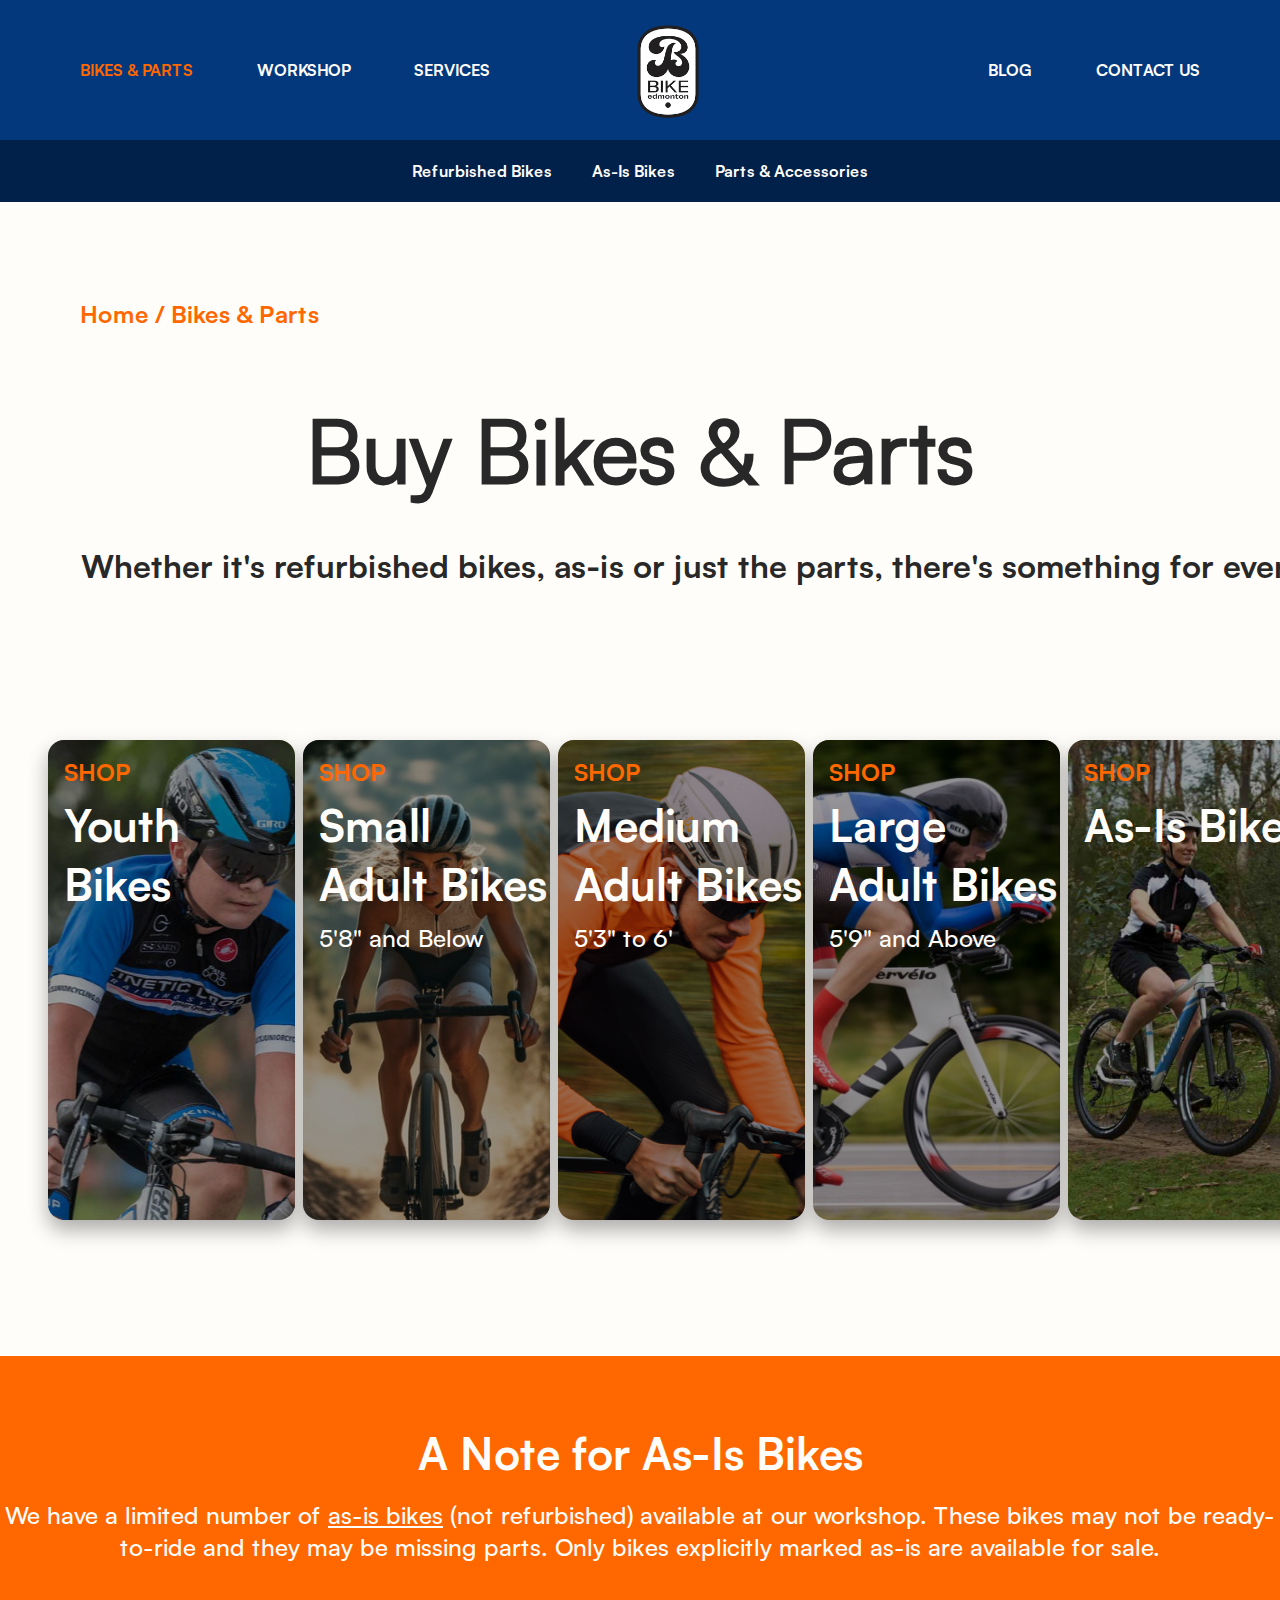
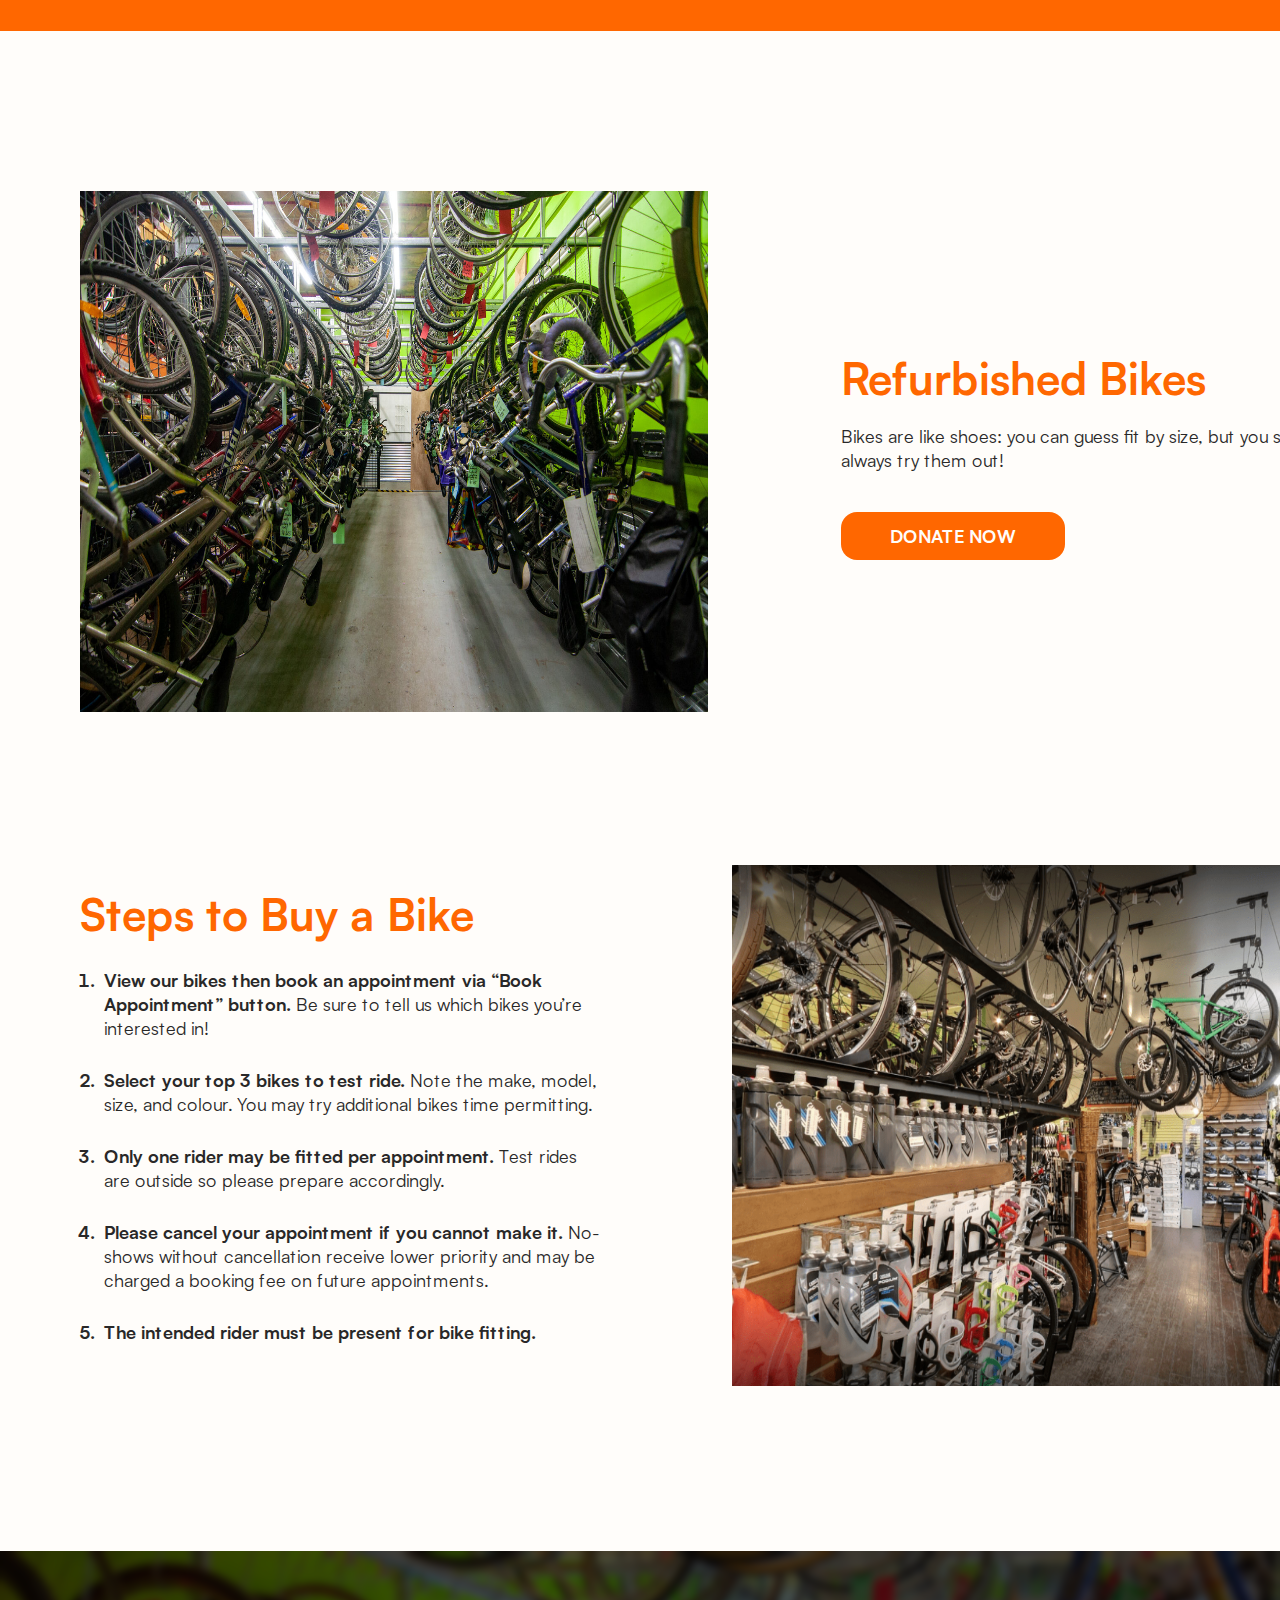
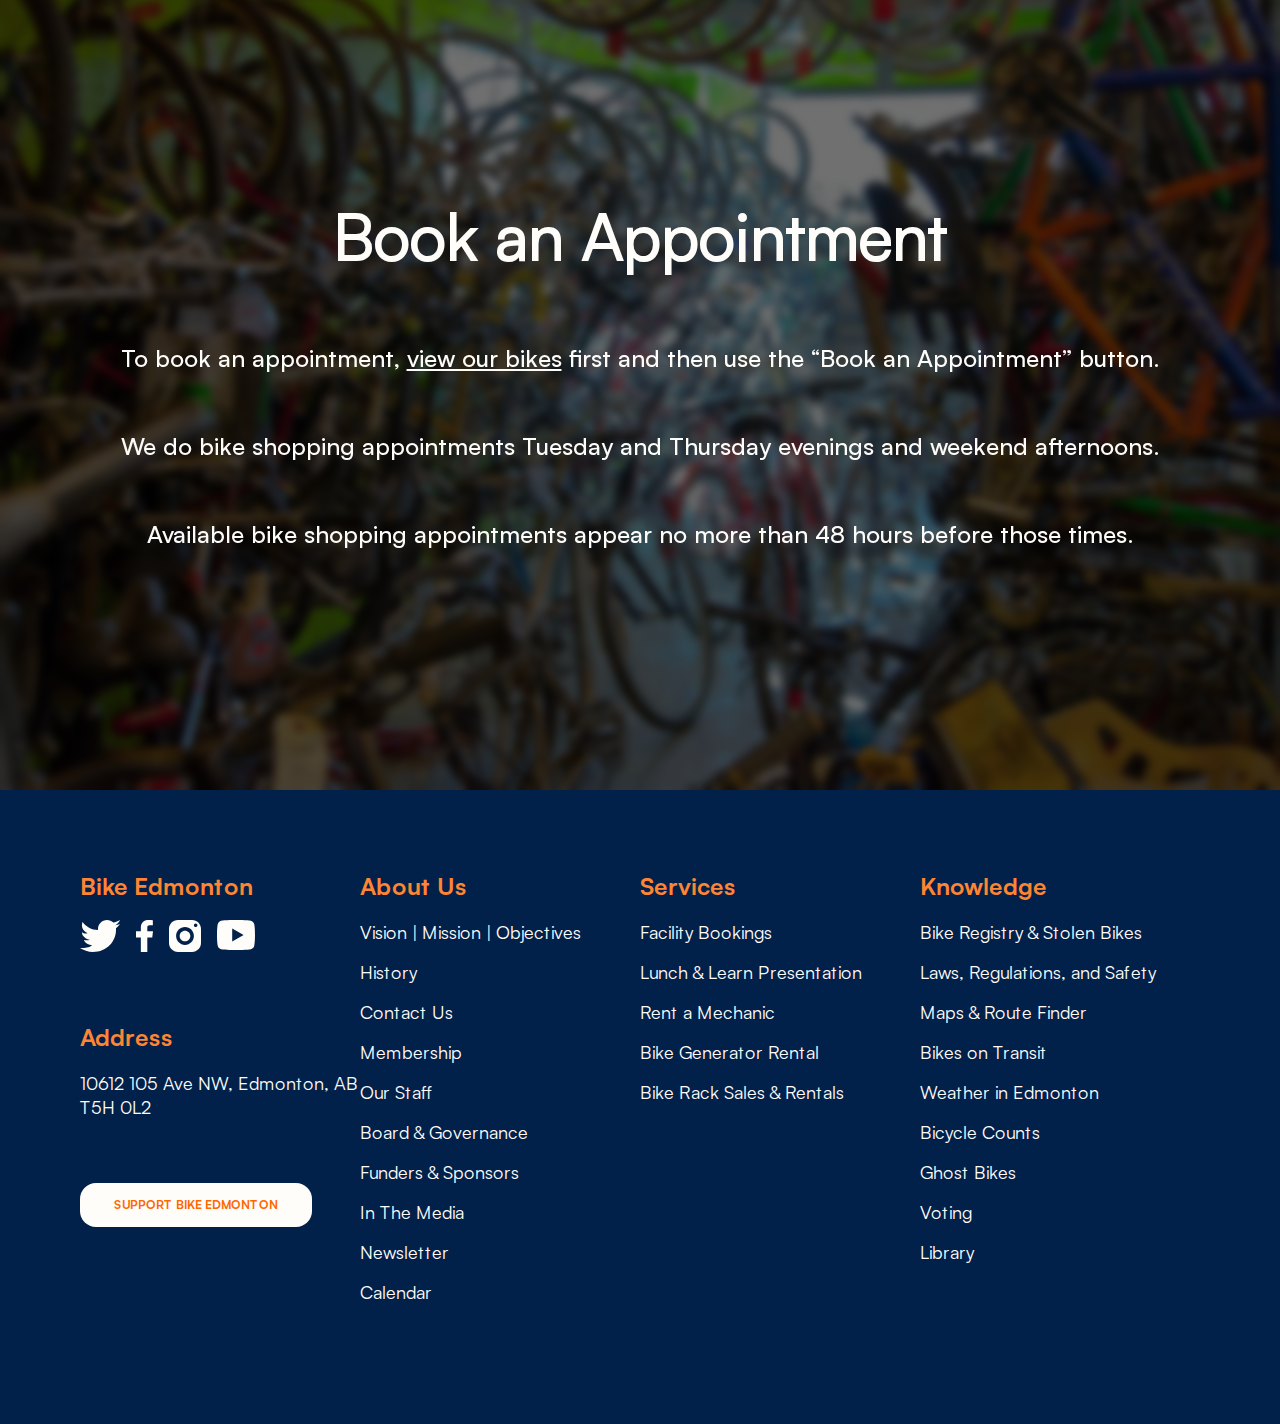
==== bikes&parts.html @ a1a89ce2 "Implemented and completed General Info section for Workshop page. Completed all desktop versions" ====
<!DOCTYPE html>
<html lang="en">
<head>
    <meta charset="UTF-8">
    <meta name="viewport" content="width=device-width, initial-scale=1.0">
    <link rel="stylesheet" href="styles/normalize.css">
    <link rel="stylesheet" href="styles/bikes&parts.css">
    <link rel="preconnect" href="https://fonts.googleapis.com">
    <link rel="preconnect" href="https://fonts.gstatic.com" crossorigin>
    <link href="https://fonts.googleapis.com/css2?family=Open+Sans:ital,wght@0,300..800;1,300..800&display=swap" rel="stylesheet">
    <title>Bike Edmonton | Bikes & Parts</title>
</head>
<body>
    <!-- Navigation Bar -->
    <header id="header" class="padding-default">
        <!-- Desktop Nav -->
        <nav id="top-nav" class="hidden-on-mobile color-bg-primary">
            <ul id="top-left-nav" class="flex-row align-center gap-64 color-text-accent-01">
                <li class="all-caps color-text-secondary"><a href="bikes&parts.html" id="nav-label-bikes&parts">Bikes & Parts</a></li>
                <li class="all-caps"><a href="workshop.html" id="nav-label-workshop">Workshop</a></li>
                <li class="all-caps"><a href="services.html" id="nav-label-services">Services</a></li>
            </ul>
            <div id="bike-edmonton-logo" class="flex-row-center hidden-on-mobile padding-16">
                <a href="index.html"><img src="images/Bike-edmonton-logo.png" alt="Bike Edmonton Logo"></a>
            </div>
            <ul id="top-right-nav" class="flex-row align-center gap-64 justify-content-right color-text-accent-01">
                <li class="all-caps"><a href="#" id="nav-label-blog">Blog</a></li>
                <li class="all-caps"><a href="#" id="nav-label-contact">Contact Us</a></li>
            </ul>
        </nav>
        <!-- Mobile Navigation -->
    </header>
    <!-- Page Navigation -->
    <div>
        <ul id="page-nav" class="flex-row justify-content-center gap-40 color-text-accent-01 color-bg-primary-alt">
            <li><a href="#">Refurbished Bikes</a></li>
            <li><a href="#">As-Is Bikes</a></li>
            <li><a href="#">Parts & Accessories</a></li>
        </ul>
    </div>
    <!-- Breadcrumbs -->
    <section class="hidden-on-mobile">
        <p id="page-breadcrumbs" class="padding-default color-text-secondary"><a href="index.html">Home</a> / <a href="#">Bikes & Parts</a></p>
    </section>
    <!-- Page Title & Subtitle -->
    <section class="padding-default">
        <!-- Desktop Version -->
        <div id="page-title-subtitle" class="hidden-on-mobile text-align-center">
            <h1 id="page-title">Buy Bikes & Parts</h1>
            <em id="page-subtitle">Whether it's refurbished bikes, as-is or just the parts, there's something for everyone</em>
        </div>
        <!-- Mobile Version -->
        <div class="hidden-on-desktop text-align-center">
            <h1 id="page-title">Buy Bikes & Parts</h1>
            <em id="page-subtitle">Whether it's refurbished bikes, as-is or just the parts, there's something for everyone</em>
        </div>
    </section>
    <!-- Bike Shop Pages -->
    <section>
        <!-- Desktop Version -->
        <div id="shop-card-row" class="hidden-on-mobile flex-row gap-8">
            <div id="shop-card-01" class="flex-1">
                <div class="overlay-black">
                    <a href="#" id="shop-card-01-info" class="text-decor-none flex-col justify-content-center gap-8">
                        <p class="img-cap all-caps color-text-secondary">Shop</p>
                        <h2 id="h2alt" class="color-text-accent-01">Youth Bikes</h2>
                    </a>
                </div>
            </div>
            <div id="shop-card-02" class="flex-1">
                <div class="overlay-black">
                    <a href="#" id="shop-card-02-info" class="text-decor-none flex-col justify-content-center gap-8">
                        <p class="img-cap all-caps color-text-secondary">Shop</p>
                        <h2 id="h2alt" class="color-text-accent-01">Small Adult Bikes</h2>
                        <p class="body-lg color-text-accent-01">5'8" and Below</p>
                    </a>
                </div>
            </div>
            <div id="shop-card-03" class="flex-1">
                <div class="overlay-black">
                    <a href="#" id="shop-card-03-info" class="text-decor-none flex-col justify-content-center gap-8">
                        <p class="img-cap all-caps color-text-secondary">Shop</p>
                        <h2 id="h2alt" class="color-text-accent-01">Medium Adult Bikes</h2>
                        <p class="body-lg color-text-accent-01">5'3" to 6'</p>
                    </a>
                </div>
            </div>
            <div id="shop-card-04" class="flex-1">
                <div class="overlay-black"> 
                    <a href="#" id="shop-card-04-info" class="text-decor-none flex-col justify-content-center gap-8">
                        <p class="img-cap all-caps color-text-secondary">Shop</p>
                        <h2 id="h2alt" class="color-text-accent-01">Large Adult Bikes</h2>
                        <p class="body-lg color-text-accent-01">5'9" and Above</p>
                    </a>
                </div>
            </div>
            <div id="shop-card-05" class="flex-1">
                <div class="overlay-black">
                    <a href="#" id="shop-card-05-info" class="text-decor-none flex-col justify-content-center gap-8">
                        <p class="img-cap all-caps color-text-secondary">Shop</p>
                        <h2 id="h2alt" class="color-text-accent-01">As-Is Bikes</h2>
                    </a>
                </div>
            </div>
        </div>
        <!-- Mobile Version -->

    </section>
    <!-- A note for As-Is Bikes -->
    <section>
        <!-- Desktop Version -->
        <div id="as-is" class="hidden-on-mobile padding-default color-bg-secondary color-text-accent-01">
            <div id="as-is-info" class=" flex-col gap-16 align-center">
                <h2 id="as-is-h2" class="h2alt">A Note for As-Is Bikes</h2>
                <p id="as-is-p1" class="margin-zero body-lg">
                    We have a limited number of <u>as-is bikes</u> (not refurbished) available at our workshop. 
                    These bikes may not be ready-to-ride and they may be missing parts. Only bikes explicitly marked as-is are available for sale.
                </p>
            </div>
        </div>
        <!-- Mobile Version -->
    </section>
    <!-- Refurbished Bikes & Steps to Buy a Bike -->
    <section>
        <!-- Desktop Version -->
        <div id="refurb-and-steps" class="hidden-on-mobile flex-col gap-148">
            <!-- Refurbished Bikes -->
            <div id="refurb-bikes" class="flex-1 flex-row-center">
                <a href="#">
                    <img src="images/DSC_2869+-+filled+bike+hanger.jpg" alt="Refurbished Bikes" id="refurb-img">
                </a>
                <div id="refurb-info">
                    <h2 id="h2alt" class="color-text-secondary">Refurbished Bikes</h2>
                    <p>Bikes are like shoes: you can guess fit by size, but you should always try them out!</p>
                    <button id="btn-read-more" class="btn-filled all-caps"><b>Donate Now</b></button>
                </div>
            </div>
            <!-- Steps to Buy a Bike -->
            <div id="steps-to-buy-bikes" class="flex-1 flex-row-center">
                <div id="steps-to-buy-info">
                    <h2 id="h2alt" class="color-text-secondary text-decor-none">Steps to Buy a Bike</h2>
                    <ol>
                        <li>
                            <p><b>View our bikes then book an appointment via “Book Appointment” button.</b> Be sure to tell us which bikes you’re interested in!</p>
                        </li>
                        <li>
                            <p><b>Select your top 3 bikes to test ride. </b>Note the make, model, size, and colour. You may try additional bikes time permitting.</p>
                        </li>
                        <li>
                            <p><b>Only one rider may be fitted per appointment. </b>Test rides are outside so please prepare accordingly.</p>
                        </li>
                        <li>
                            <p><b>Please cancel your appointment if you cannot make it. </b>No-shows without cancellation receive lower priority and may be charged a booking fee on future appointments.</p>
                        </li>
                        <li>
                            <p><b>The intended rider must be present for bike fitting.</b></p>
                        </li>
                    </ol>
                </div>
                <a href="#">
                    <img src="images/image.jpg" alt="Refurbished Bikes" id="steps-to-buy-img">
                </a>
            </div>
        </div>
        <!-- Mobile Version -->

    </section>
    <!-- Book an Appointment -->
    <section>
        <!-- Desktop version -->
        <div id="book-appointment" class="hidden-on-mobile">
            <div class="blur-filter">
                <div id="book-appointment-info" class="margin-default color-text-accent-01">
                    <h2>Book an Appointment</h2>
                    <p id="book-appointment-p1" class="body-lg">To book an appointment, <a href="#" class="text-decor-none"><u>view our bikes</u></a> first and then use the “Book an Appointment” button.</p>
                    <p id="book-appointment-p2" class="body-lg">We do bike shopping appointments Tuesday and Thursday evenings and weekend afternoons.</p>
                    <p id="book-appointment-p3" class="body-lg">Available bike shopping appointments appear no more than 48 hours before those times.</p>
                </div>
            </div>
        </div>
        <!-- Mobile Version -->
         
    </section>
    <!-- Footer -->
    <!-- Desktop Version -->    
    <footer id="footer" class="padding-default hidden-on-mobile">    
        <div id="footer-row" class="flex-row space-between-row">
            <div id="footer-col1" class="flex-col gap-64">
                <div>
                    <p class="footer-list-header-col1 body-lg-bold">Bike Edmonton</p>
                    <!-- Social Media Icons -->
                    <div class="flex-row gap-16">
                        <!-- Twitter/X -->
                        <a href="#">
                            <svg role="img" width="40" height="32" viewBox="0 0 40 32" fill="none" xmlns="http://www.w3.org/2000/svg">
                                <title>Twitter/X Icon Link</title>
                                <path d="M40 0C38.44 0.925942 35.31 2.18786 33.47 2.55184C33.416 2.56584 33.372 2.58384 33.32 2.59784C31.694 0.993937 29.466 0 27 0C22.03 0 18 4.02975 18 8.99944C18 9.26142 17.978 9.74339 18 9.99937C11.294 9.99937 6.19 6.48759 2.53 1.99988C2.132 2.99981 1.958 4.57971 1.958 6.06362C1.958 8.86545 4.148 11.6173 7.558 13.3232C6.93 13.4852 6.238 13.6012 5.518 13.6012C4.356 13.6012 3.126 13.2952 2 12.3672C2 12.4012 2 12.4332 2 12.4692C2 16.385 6.156 19.0508 9.852 19.7928C9.102 20.2347 7.59 20.2787 6.852 20.2787C6.332 20.2787 4.492 20.0407 4 19.9488C5.028 23.1586 8.736 24.9624 12.27 25.0264C9.506 27.1943 7.588 27.9983 1.928 27.9983H0C3.576 30.2901 8.13 32 12.694 32C27.554 32 36 20.6747 36 9.99937C36 9.82738 35.996 9.46741 35.99 9.10543C35.99 9.06943 36 9.03543 36 8.99944C36 8.94544 35.984 8.89344 35.984 8.83945C35.978 8.56746 35.972 8.31348 35.966 8.18149C37.546 7.04156 38.916 5.61965 40 3.99975C38.55 4.64371 36.994 5.07568 35.36 5.27167C37.028 4.27173 39.398 1.88788 40 0Z" fill="#FFFDFA"/>
                                </svg>
                        </a>
                        <!-- FB -->
                        <a href="#">
                            <svg role="img" width="17" height="32" viewBox="0 0 17 32" fill="none" xmlns="http://www.w3.org/2000/svg">
                                <title>Facebook Icon Link</title>
                                <path d="M17 11.2001H11.3064V8.00008C11.3064 6.34888 11.4421 5.30888 13.831 5.30888H16.8482V0.220899C15.38 0.0704998 13.9037 -0.00309999 12.4257 9.99997e-05C8.0437 9.99997e-05 4.84561 2.65129 4.84561 7.51848V11.2001H0V17.6L4.84561 17.5984V32H11.3064V17.5952L16.2586 17.5936L17 11.2001Z" fill="#FFFDFA"/>
                                </svg> 
                        </a>
                        <!-- Instagram -->
                        <a href="#">
                            <svg role="img" width="32" height="32" viewBox="0 0 32 32" fill="none" xmlns="http://www.w3.org/2000/svg">
                                <title>Instagram Icon Link</title>
                                <path d="M8.88889 0C3.98044 0 0 3.98044 0 8.88889V23.1111C0 28.0196 3.98044 32 8.88889 32H23.1111C28.0196 32 32 28.0196 32 23.1111V8.88889C32 3.98044 28.0196 0 23.1111 0H8.88889ZM26.6667 3.55556C27.648 3.55556 28.4444 4.352 28.4444 5.33333C28.4444 6.31467 27.648 7.11111 26.6667 7.11111C25.6853 7.11111 24.8889 6.31467 24.8889 5.33333C24.8889 4.352 25.6853 3.55556 26.6667 3.55556ZM16 7.11111C20.9084 7.11111 24.8889 11.0916 24.8889 16C24.8889 20.9084 20.9084 24.8889 16 24.8889C11.0916 24.8889 7.11111 20.9084 7.11111 16C7.11111 11.0916 11.0916 7.11111 16 7.11111ZM16 10.6667C14.5855 10.6667 13.229 11.2286 12.2288 12.2288C11.2286 13.229 10.6667 14.5855 10.6667 16C10.6667 17.4145 11.2286 18.771 12.2288 19.7712C13.229 20.7714 14.5855 21.3333 16 21.3333C17.4145 21.3333 18.771 20.7714 19.7712 19.7712C20.7714 18.771 21.3333 17.4145 21.3333 16C21.3333 14.5855 20.7714 13.229 19.7712 12.2288C18.771 11.2286 17.4145 10.6667 16 10.6667Z" fill="#FFFDFA"/>
                                </svg>                            
                        </a>
                        <!-- YouTube -->
                        <a href="#">
                            <svg role="img" width="38" height="30" viewBox="0 0 38 30" fill="none" xmlns="http://www.w3.org/2000/svg">
                                <title>YouTube Icon Link</title>
                                <path d="M37.2058 4.09875C36.7688 2.48625 35.4806 1.215 33.8466 0.78375C30.8826 3.91155e-07 19 0 19 0C19 0 7.1174 3.91155e-07 4.1534 0.78375C2.5194 1.215 1.2312 2.48625 0.7942 4.09875C-5.66244e-08 7.02375 0 15 0 15C0 15 -5.66244e-08 22.9762 0.7942 25.9012C1.2312 27.5137 2.5194 28.785 4.1534 29.2163C7.1174 30 19 30 19 30C19 30 30.8826 30 33.8466 29.2163C35.4825 28.785 36.7688 27.5137 37.2058 25.9012C38 22.9762 38 15 38 15C38 15 38 7.02375 37.2058 4.09875ZM15.2 21.495V8.505L26.6 15L15.2 21.495Z" fill="#FFFDFA"/>
                                </svg>
                        </a>
                    </div>
                </div>
                <div>
                    <p class="footer-list-header-col1 body-lg-bold">Address</p>
                    <p class="color-text-accent-01">10612 105 Ave NW, Edmonton, AB T5H 0L2</p>
                </div>
                <div><button id="btn-alt" class="all-caps">Support Bike Edmonton</button></div>
            </div>
            <ul class="flex-col gap-16">
                <li class="footer-list-header body-lg-bold"><a href="#" class="text-decor-none">About Us</a></li>
                <li><a href="#" class="text-decor-none">Vision | Mission | Objectives</a></li>
                <li><a href="#" class="text-decor-none">History</a></li>
                <li><a href="#" class="text-decor-none">Contact Us</a></li>
                <li><a href="#" class="text-decor-none">Membership</a></li>
                <li><a href="#" class="text-decor-none">Our Staff</a></li>
                <li><a href="#" class="text-decor-none">Board & Governance</a></li>
                <li><a href="#" class="text-decor-none">Funders & Sponsors</a></li>
                <li><a href="#" class="text-decor-none">In The Media</a></li>
                <li><a href="#" class="text-decor-none">Newsletter</a></li>
                <li><a href="#" class="text-decor-none">Calendar</a></li>
            </ul>
            <ul class="flex-col gap-16">
                <li class="footer-list-header body-lg-bold"><a href="#" class="text-decor-none">Services</a></li>
                <li><a href="#" class="text-decor-none">Facility Bookings</a></li>
                <li><a href="#" class="text-decor-none">Lunch & Learn Presentation</a></li>
                <li><a href="#" class="text-decor-none">Rent a Mechanic</a></li>
                <li><a href="#" class="text-decor-none">Bike Generator Rental</a></li>
                <li><a href="#" class="text-decor-none">Bike Rack Sales & Rentals</a></li>
            </ul>
            <ul class="flex-col gap-16">
                <li class="footer-list-header body-lg-bold"><a href="#" class="text-decor-none">Knowledge</a></li>
                <li><a href="#" class="text-decor-none">Bike Registry & Stolen Bikes</a></li>
                <li><a href="#" class="text-decor-none">Laws, Regulations, and Safety</a></li>
                <li><a href="#" class="text-decor-none">Maps & Route Finder</a></li>
                <li><a href="#" class="text-decor-none">Bikes on Transit</a></li>
                <li><a href="#" class="text-decor-none">Weather in Edmonton</a></li>
                <li><a href="#" class="text-decor-none">Bicycle Counts</a></li>
                <li><a href="#" class="text-decor-none">Ghost Bikes</a></li>
                <li><a href="#" class="text-decor-none">Voting</a></li>
                <li><a href="#" class="text-decor-none">Library</a></li>
            </ul>
        </div>
    </footer>
    <!-- Mobile Version -->
    <footer class="hidden-on-desktop">

    </footer>
</body>
</html>
---- styles/bikes&parts.css ----
/* Imported Custom Font */
/* Satoshi Regular */
@font-face {
    font-family: 'Satoshi-Regular';
    src: url('../fonts/Satoshi-Regular.woff2') format('woff2'),
         url('../fonts/Satoshi-Regular.woff') format('woff'),
         url('../fonts/Satoshi-Regular.ttf') format('truetype');
         font-weight: 400;
         font-display: swap;
         font-style: normal;
}

/* Satoshi Medium */
@font-face {
    font-family: 'Satoshi-Medium';
    src: url('../fonts/Satoshi-Medium.woff2') format('woff2'),
         url('../fonts/Satoshi-Medium.woff') format('woff'),
         url('../fonts/Satoshi-Medium.ttf') format('truetype');
         font-weight: 500;
         font-display: swap;
         font-style: normal;
}

/* Satoshi Italic */
@font-face {
    font-family: 'Satoshi-Italic';
    src: url('../fonts/Satoshi-Italic.woff2') format('woff2'),
         url('../fonts/Satoshi-Italic.woff') format('woff'),
         url('../fonts/Satoshi-Italic.ttf') format('truetype');
         font-weight: 400;
         font-display: swap;
         font-style: italic;
}

/* Satoshi Bold */
@font-face {
    font-family: 'Satoshi-Bold';
    src: url('../fonts/Satoshi-Bold.woff2') format('woff2'),
         url('../fonts/Satoshi-Bold.woff') format('woff'),
         url('../fonts/Satoshi-Bold.ttf') format('truetype');
         font-weight: 700;
         font-display: swap;
         font-style: normal;
}

/* GLOBAL STYLES */

.all-caps {
    text-transform: uppercase;
}

.text-decor-none { 
    text-decoration: none;
    color: inherit;
}

body {
    width: 100%;
    font-size: 16px;
    background-color: #FFFDFA;
    color: #292828;
    font-family: "Satoshi-Regular", "Open Sans", Arial, Helvetica, sans-serif;
}

button a, ul a {
    text-decoration: none;
    color: inherit;
}

ul, p, h1, h2, h3 {
    padding: 0;
    margin: 0;
}

ol {
    margin: 0;
    padding-left: 20px;
}

ol li {
    padding-left: 4px;
    margin: 28px 0;
}

ol li:first-child {
    margin-top: 24px;
}

li::marker {
    font-family: "Satoshi-Bold", "Open Sans", Arial, Helvetica, sans-serif;
}

p {
    white-space: normal;
}

button {
    cursor: pointer;
}

button.btn-filled {
    width: 224px;
    height: 48px;
    padding: 16px 20px;
    margin-top: 44px;
    border-style: none;
    border-radius: 16px;
    color: #FFFDFA;
    background-color: #FF6700;
    display: flex;
    flex-direction: column;
    justify-content: center;
    align-items: center;
}

/* Color Palette */
.color-text-primary { color: #03387C; }
.color-text-primary-alt { color: #02214A; }
.color-text-secondary { color: #FF6700; }
.color-text-secondary-light { color: #FF8533; }
.color-text-secondary-accent { color: #8F5833; }
.color-text-accent-01 { color: #FFFDFA; }
.color-text-accent-02 { color: #292828; }

.color-bg-primary { background-color: #03387C; }
.color-bg-primary-alt { background-color: #02214A; }
.color-bg-secondary { background-color: #FF6700; }
.color-bg-secondary-light { background-color: #FF8533; }
.color-bg-secondary-accent { background-color: #8F5833; }
.color-bg-accent-01 { background-color: #FFFDFA; }
.color-bg-accent-02 { background-color: #292828; }

/* Layout*/

.margin-default { margin: 0 80px; }
.margin-zero { margin: 0; }

.padding-default { padding: 0 80px; }
.padding-zero { padding: 0; }
.padding-80 { padding: 80px 0; }
.padding-80-all { padding: 80px; }
.padding-40 { padding: 40px 0; }
.padding-24 { padding: 24px 0px; }
.padding-24-all { padding: 24px; }
.padding-8 { padding: 8px 0; }
.padding-16 { padding: 16px 0; }
.padding-48-24 { padding: 48px 24px; }
.padding-48-all { padding: 48px; }
.padding-bottom { padding-bottom: 144px; }

.sect-dark { background-color: #242424; }
.background-white { background-color: white; }

/* Flexbox */

.flex-row {
    display: flex;
    flex-direction: row; /* default value already */
}

.flex-col {
    display: flex;
    flex-direction: column;
}

.flex-row-center {
    display: flex;
    flex-direction: row;
    justify-content: space-between;
    align-items: center;
}

.space-around-row {
    display: flex;
    justify-content: space-around;
}

.space-between-row {
    display: flex;
    justify-content: space-between;
}

.space-between-col {
    display: flex;
    flex-direction: column;
    justify-content: space-between;
}

.justify-content-right { justify-content: right; }
.justify-content-center { justify-content: center; }

.align-center {
    display: flex;
    align-items: center;
}

.text-align-center { text-align: center; }
.text-align-left { text-align: left; }

.flex-1 { flex: 1; }
.flex-2 { flex: 2; }
.flex-3 { flex: 3; }
.flex-4 { flex: 4; }
.flex-5 { flex: 5; }
.flex-6 { flex: 6; }
.flex-7 { flex: 7; }
.flex-8 { flex: 8; }

.gap-8 { gap: 8px; }
.gap-12 { gap: 12px; }
.gap-16 { gap: 16px; }
.gap-24 { gap: 24px; }
.gap-32 { gap: 32px; }
.gap-40 { gap: 40px; }
.gap-44 { gap: 44px; }
.gap-48 { gap: 48px; }
.gap-56 { gap: 56px; }
.gap-64 { gap: 64px; }
.gap-104 { gap: 104px; }
.gap-128 { gap: 128px; }
.gap-148 { gap: 148px; }

/* Grid */

#top-nav {
    display: grid;
    grid-template-columns: repeat(3, 1fr);
    white-space: nowrap;
}

/* Smartphone */
@media screen and (max-width: 480px) {
    /* hides content on mobile verison */
    .hidden-on-mobile { display: none; }
}

/* Laptop & Desktop */
@media screen and (min-width: 769px) {
    /* Font Size */
    h1 { font-size: 88px; line-height: normal; }
    h2 { font-size: 64px; line-height: normal; }
    h2.h2alt, h2#h2alt { font: 44px/normal "Satoshi-Bold", "Open Sans", Helvetica, sans-serif; }
    h3 { font-size: 32px; line-height: normal; }
    body, b, p, ul, li { font-size: 18px; line-height: normal; }
    li.nav-item { font-size: 16px; line-height: normal; }
    .body-lg { font: 24px/normal "Satoshi-Medium", "Open Sans", Helvetica, sans-serif; }
    .body-lg-bold { font: 24px/normal "Satoshi-Bold", "Open Sans", Helvetica, sans-serif; }
    button { font-size: 20px; line-height: normal; }
    button a b { font-size: 20px; line-height: normal; }
    em { font: 32px/normal "Satoshi-Bold", "Open Sans", Helvetica, sans-serif; }
    .img-cap { font: 24px/normal "Satoshi-Bold", "Open Sans", Helvetica, sans-serif; }
    b { font: 18px/normal "Satoshi-Bold", "Open Sans", Helvetica, sans-serif; }

    /* hides content on desktop verison */
    .hidden-on-desktop { display: none; }

    /* Header */

    header {
        background-color: #03387C;
        height: 140px;
    }

    #top-nav li {
        display: inline;
        list-style-type: none;
        font: 16px "Satoshi-Bold", "Open Sans", Helvetica, sans-serif;
    }
    
    nav, #top-left-nav, #top-right-nav {
        height: 140px;
    }

    #bike-edmonton-logo {
        position: relative;
        z-index: 2;
        margin: auto;
    }

    #bike-edmonton-logo img {
        width: 80px;
    }

    /* Page Navigation */

    #page-nav {
        padding: 20px 0;
    }
    
    #page-nav li {
        display: inline;
        list-style-type: none;
        font: 16px "Satoshi-Bold", "Open Sans", Helvetica, sans-serif;
    }

    /* Page Breadcrumbs */

    #page-breadcrumbs {
        padding-top: 96px;
        padding-bottom: 60px;
        font: 24px "Satoshi-Bold", "Open Sans", Helvetica, sans-serif;
    }

    #page-breadcrumbs a {
        color: inherit;
        text-decoration: none;
    }

    /* Page Title & Subtitle */

    #page-title-subtitle {
        margin-bottom: 152px;
    }

    #page-subtitle {
        display: inline-block;
        width: 1280px;
        padding-top: 36px;
    }

    /* Bike Shop Pages */
    
    #shop-card-row {
        height: 480px;
        padding: 0 48px;
        margin-bottom: 136px;
        /* width: 1347px;
        margin: 0 auto 136px; */
    }

    #shop-card-01, #shop-card-02, #shop-card-03, #shop-card-04, #shop-card-05 { 
        border-radius: 16px;
        box-shadow: 0px 10px 20px rgba(0,0,0,0.32);
    }
    
    #shop-card-01 { 
        background: url(../images/image\ 9.jpg) center / cover no-repeat;
    }
    
    #shop-card-02 {
        background-image: url(../images/image\ 11.jpg);
        background-position: top 30% left 56%;
        background-size: 140% auto;
        background-repeat: no-repeat;
    }
    
    #shop-card-03 {
        background-image: url(../images/image\ 10.jpg);
        background-position: bottom 0% left 44%;
        background-size: auto;
        background-repeat: no-repeat;
    }
    
    #shop-card-04 {
        background-image: url(../images/image\ 12.jpg);
        background-position: 70% 50%;
        background-size: cover;
        background-repeat: no-repeat;
    }
    
    #shop-card-05 {
        background-image: url(../images/image\ 13.jpg);
        background-position: 70% 50%;
        background-size: cover;
        background-repeat: no-repeat;
    }

    .overlay-black {
        background-color: rgba(0, 0, 0, 0.40);
        width: 100%;
        height: 100%;
        border-radius: inherit;
    }
    
    #shop-card-01-info, #shop-card-02-info, #shop-card-03-info, #shop-card-04-info, #shop-card-05-info {
        height: 100%;
        width: 100%;
        display: flex;
        justify-content: flex-start;
    }

    #shop-card-01-info h2, #shop-card-01-info p,
    #shop-card-02-info h2, #shop-card-02-info p,
    #shop-card-03-info h2, #shop-card-03-info p,
    #shop-card-04-info h2, #shop-card-04-info p,
    #shop-card-05-info h2, #shop-card-05-info p {
        width: 231px;
        text-align: left;
        margin-left: 16px;
        margin-right: auto; 
    }

    .img-cap { padding-top: 16px; }

    /* Note for As-Is Bikes */

    #as-is { 
        padding-top: 68px;
        padding-bottom: 68px;
        display: flex;
        flex-direction: column;
        align-items: center;
    }

    #as-is-info {
        width: 1280px;
        text-align: center;
    }

    /* Refurbished Bikes & Steps to Buy a Bike */

    #refurb-and-steps {
        padding: 160px 80px;
        width: 1280px;
        margin: 0 auto;
    }

    #refurb-bikes, #steps-to-buy-bikes {
        width: 1280px;
    }

    #refurb-img, #steps-to-buy-img {
        width: 628px;
        height: 521px;
    }

    #refurb-info {
        width: 519px;
        /* padding-left: 120px; */
    }

    #refurb-info p   {
        margin: 16px 0 40px;
    }

    #steps-to-buy-info {
        width: 519px;
        /* padding-right: 120px; */
    }

    #btn-read-more {
        margin-top: 40px;
    }

    /* Book an Appointment */

    #book-appointment {
        background: url(../images/IMG_6988.jpg) center / cover no-repeat;
        height: 839px;
    }

    .blur-filter {
        background-color: rgba(0, 0, 0, 0.56);
        width: 100%;
        height: 100%;
        backdrop-filter: blur(4px);
    }

    #book-appointment-p1 {
        margin: 64px 0 56px;
    }

    #book-appointment-p2, #book-appointment-p3 {
        margin: 56px 0;
    }
    
    #book-appointment-info {
        position: relative;
        top: 50%;
        left: 50%;
        transform: translate(-50%, -50%);
        text-align: center;
        width: 1053px;
        margin: 0;
    }

    /* Footer */

    #footer {
        background-color: #02214A;  
        padding-top: 80px;
        padding-bottom: 120px;
    }

    #footer-col1, #footer-row ul { width: 302px; }

    #footer-row ul {
        /* display: inline; */
        list-style-type: none;
        color: #FFFDFA;
        font: 16px "Satoshi-Regular", "Open Sans", Helvetica, sans-serif;
    }

    .footer-list-header, .footer-list-header-col1 {
        color: #FF8533;
    }

    .footer-list-header {
        margin-bottom: 2px;
    }

    .footer-list-header-col1 {
        margin-bottom: 18px;
    }

    #btn-alt {
        display: flex;
        width: 232px;
        height: 44px;
        padding: 16px 20px;
        flex-direction: column;
        justify-content: center;
        align-items: center;
        color: #FF6700;
        background-color: #FFFDFA;
        border-radius: 16px;
        border-style: none;
        font: 12px "Satoshi-Bold", "Open Sans", Helvetica, sans-serif;
    }
}
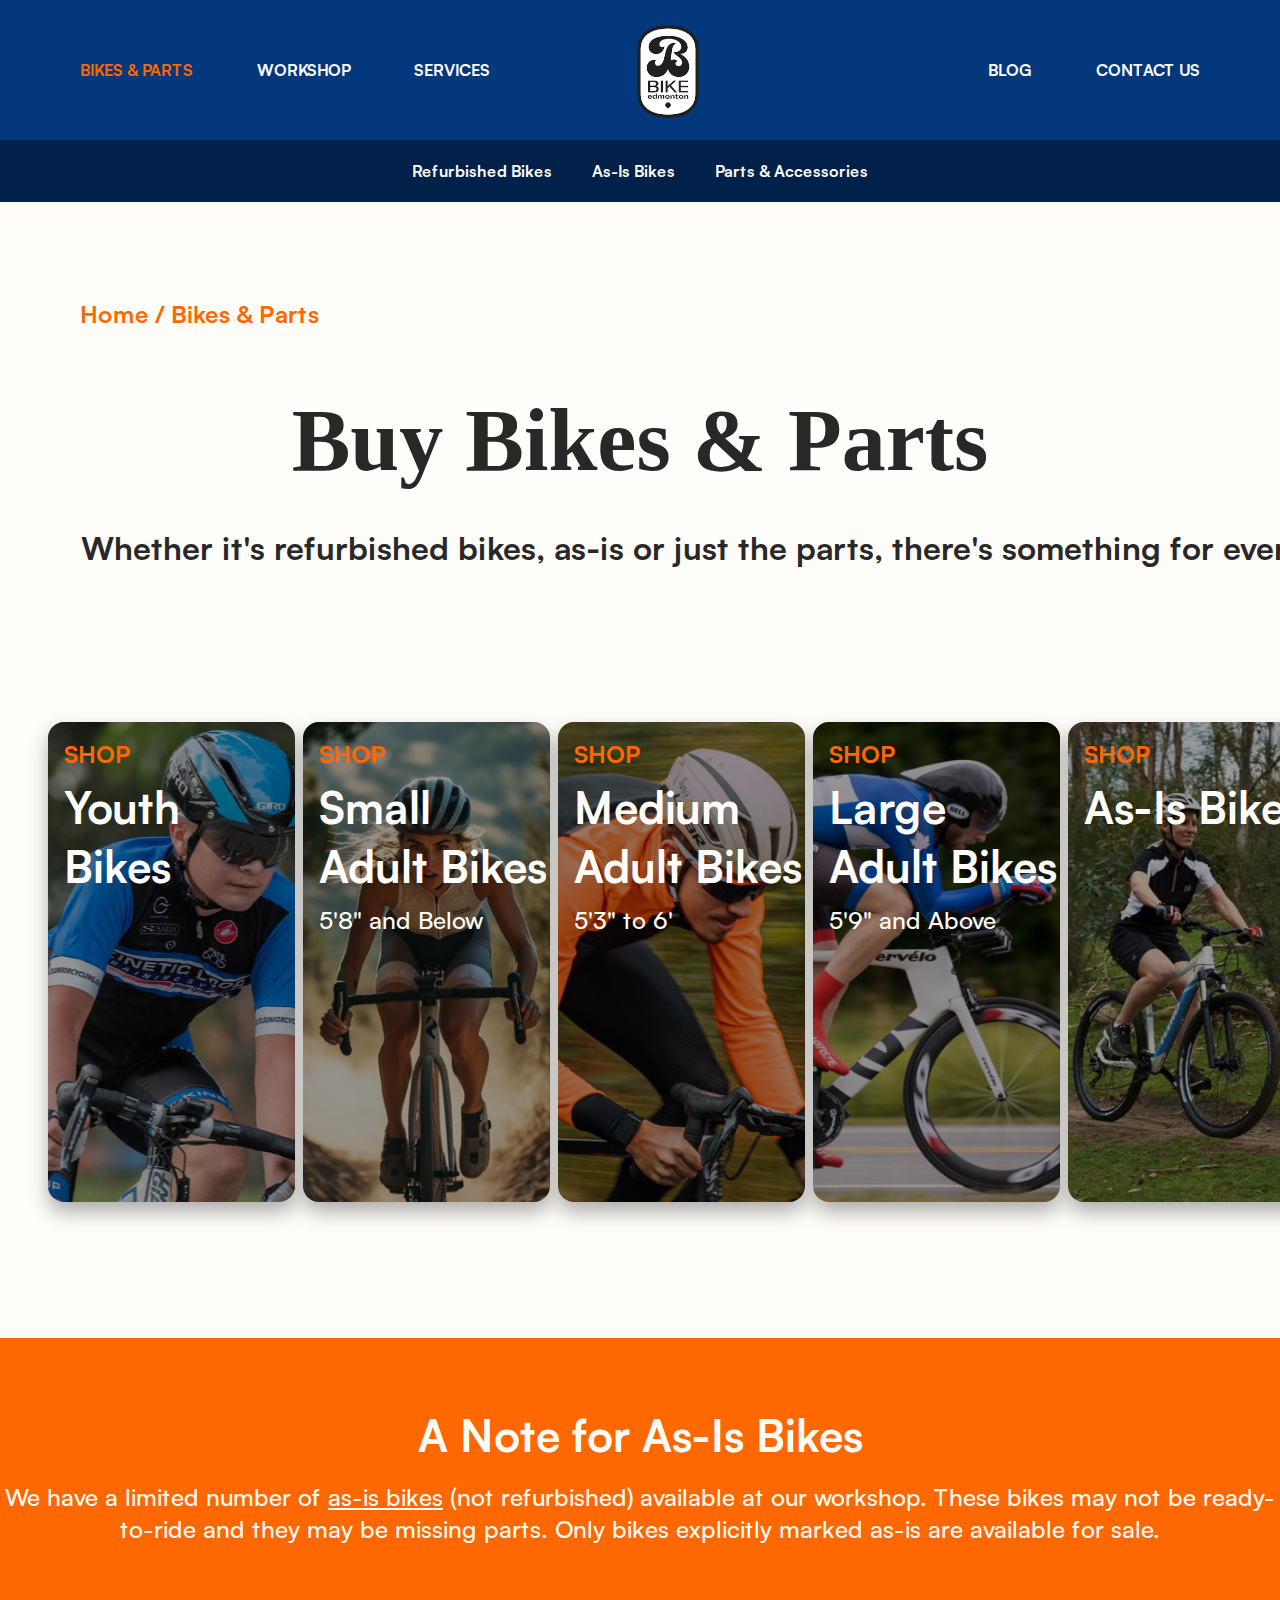
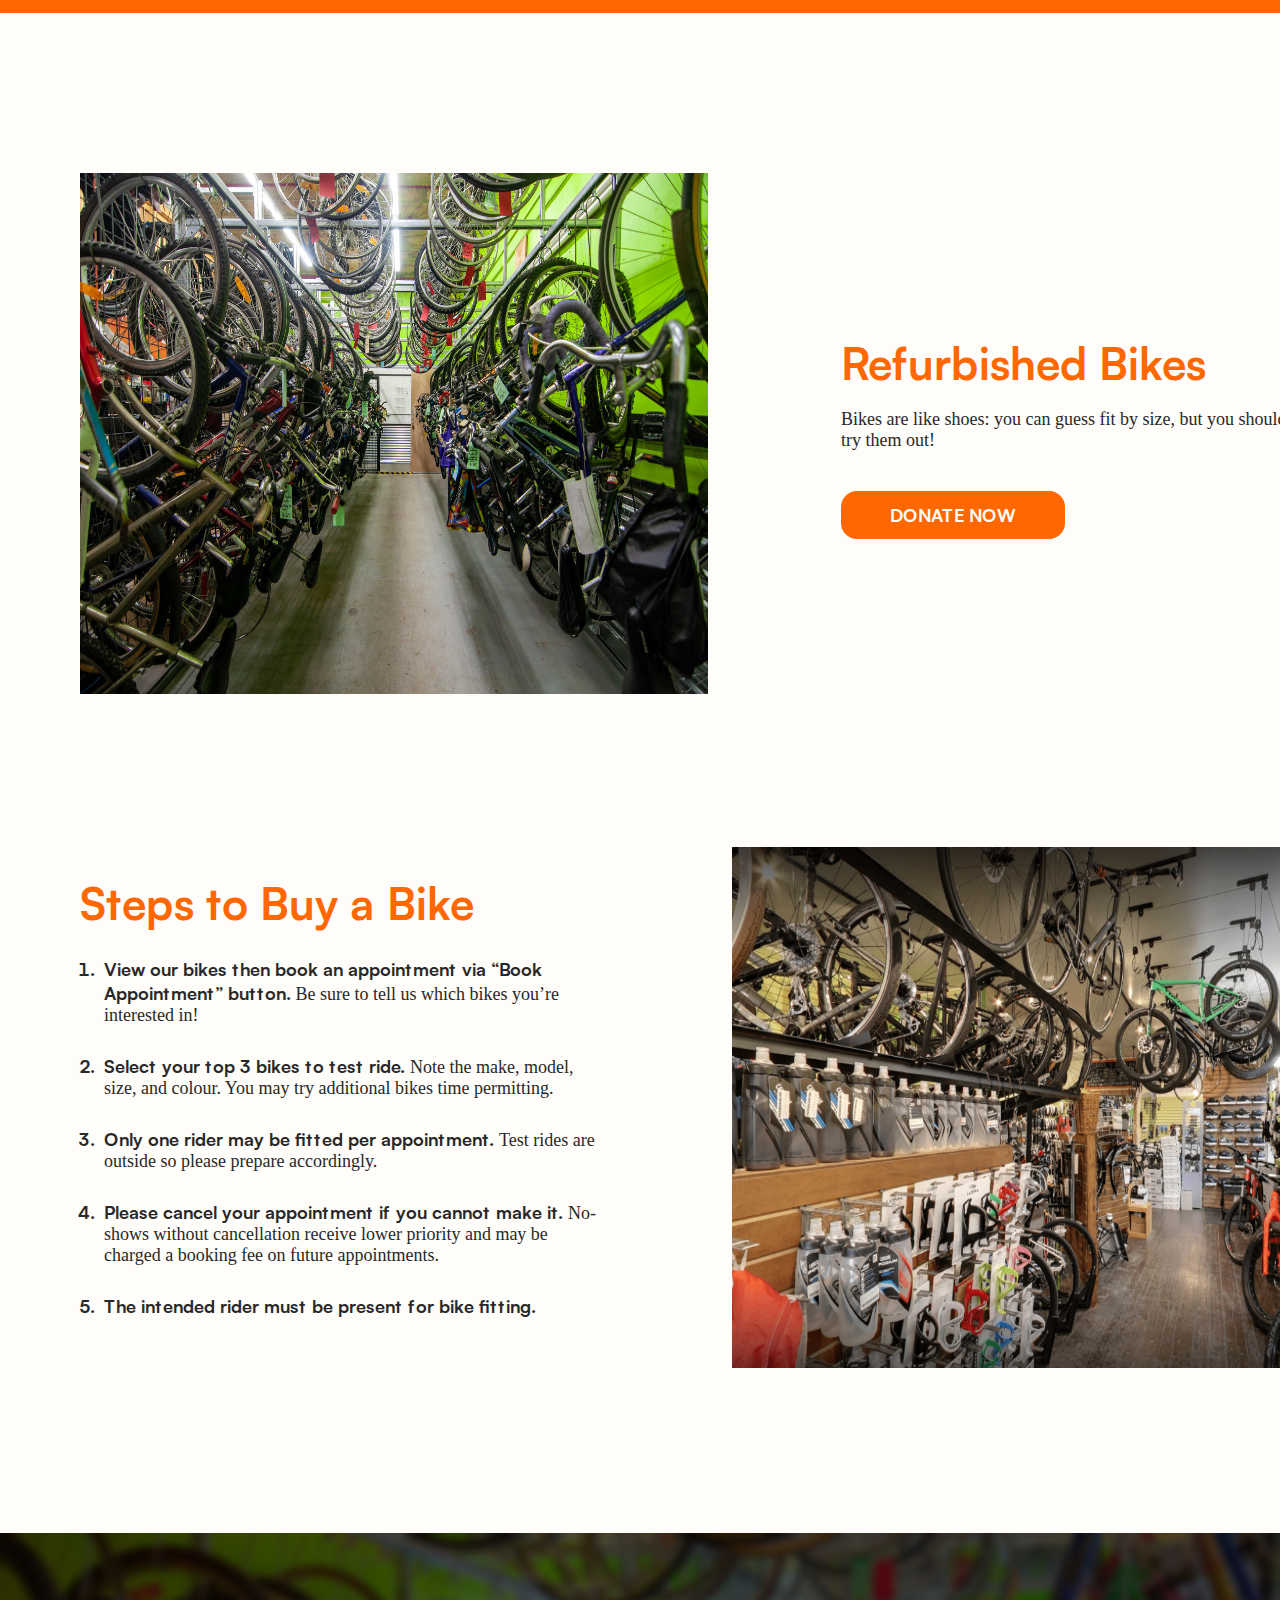
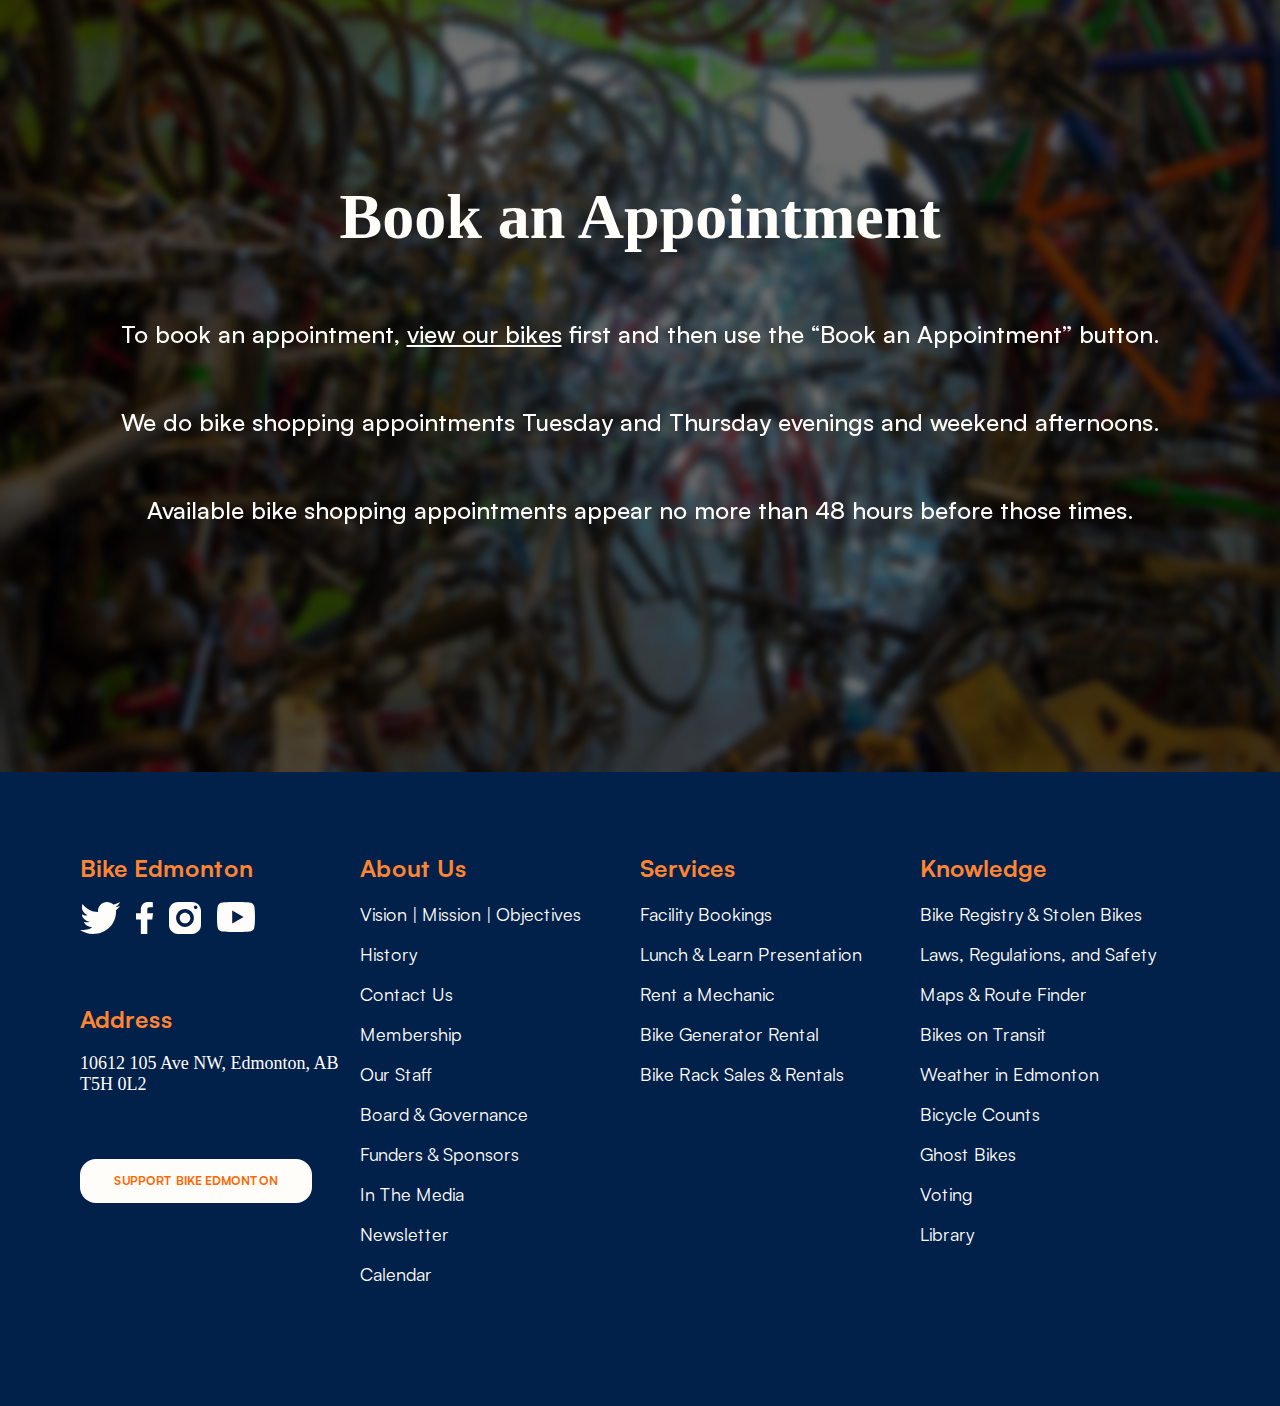
==== commit b8fc5b69: "Completed homepage for mobile. Started mobile layout for remaining pages." ====
--- a/bikes&parts.html
+++ b/bikes&parts.html
@@ -12,10 +12,10 @@
 </head>
 <body>
     <!-- Navigation Bar -->
-    <header id="header" class="padding-default">
+    <header id="header">
         <!-- Desktop Nav -->
-        <nav id="top-nav" class="hidden-on-mobile color-bg-primary">
-            <ul id="top-left-nav" class="flex-row align-center gap-64 color-text-accent-01">
+        <nav id="top-nav" class="hidden-on-mobile padding-default color-bg-primary">
+            <ul id="top-left-nav" class="hidden-on-mobile flex-row align-center gap-64 color-text-accent-01">
                 <li class="all-caps color-text-secondary"><a href="bikes&parts.html" id="nav-label-bikes&parts">Bikes & Parts</a></li>
                 <li class="all-caps"><a href="workshop.html" id="nav-label-workshop">Workshop</a></li>
                 <li class="all-caps"><a href="services.html" id="nav-label-services">Services</a></li>
@@ -23,24 +23,53 @@
             <div id="bike-edmonton-logo" class="flex-row-center hidden-on-mobile padding-16">
                 <a href="index.html"><img src="images/Bike-edmonton-logo.png" alt="Bike Edmonton Logo"></a>
             </div>
-            <ul id="top-right-nav" class="flex-row align-center gap-64 justify-content-right color-text-accent-01">
+            <ul id="top-right-nav" class="hidden-on-mobile flex-row align-center gap-64 justify-content-right color-text-accent-01">
                 <li class="all-caps"><a href="#" id="nav-label-blog">Blog</a></li>
                 <li class="all-caps"><a href="#" id="nav-label-contact">Contact Us</a></li>
             </ul>
         </nav>
         <!-- Mobile Navigation -->
+        <nav class="hidden-on-desktop padding-default color-bg-primary">
+            <div id="top-nav" class="align-center space-between-row">
+                <div id="bike-edmonton-logo" class="flex-row-center hidden-on-desktop">
+                    <a href="index.html"><img src="images/Bike-edmonton-logo.png" alt="Bike Edmonton Logo"></a>
+                </div>
+                <svg width="40" height="40" viewBox="0 0 40 40" fill="none" xmlns="http://www.w3.org/2000/svg" class="hidden-on-desktop">
+                    <g clip-path="url(#clip0_2020_132)">
+                    <path d="M5 30H35V26.6667H5V30ZM5 21.6667H35V18.3333H5V21.6667ZM5 10V13.3333H35V10H5Z" fill="#FFFDFA"/>
+                    </g>
+                    <defs>
+                    <clipPath id="clip0_2020_132">
+                    <rect width="40" height="40" fill="white"/>
+                    </clipPath>
+                    </defs>
+                </svg>                
+            </div>
+        </nav>
     </header>
     <!-- Page Navigation -->
-    <div>
-        <ul id="page-nav" class="flex-row justify-content-center gap-40 color-text-accent-01 color-bg-primary-alt">
-            <li><a href="#">Refurbished Bikes</a></li>
-            <li><a href="#">As-Is Bikes</a></li>
-            <li><a href="#">Parts & Accessories</a></li>
-        </ul>
-    </div>
+    <section>
+        <!-- Desktop Version -->
+        <div class="hidden-on-mobile">
+            <ul id="page-nav" class="flex-row justify-content-center gap-40 color-text-accent-01 color-bg-primary-alt">
+                <li><a href="#">Refurbished Bikes</a></li>
+                <li><a href="#">As-Is Bikes</a></li>
+                <li><a href="#">Parts & Accessories</a></li>
+            </ul>
+        </div>
+        <!-- Mobile Version -->
+        <div class="hidden-on-desktop padding-default color-bg-primary-alt">
+            <div id="page-nav" class="align-center space-between-row">
+                <p class="color-text-accent-01">Browse Pages...</p>
+                <svg width="24" height="14" viewBox="0 0 24 14" fill="none" xmlns="http://www.w3.org/2000/svg">
+                    <path d="M0 0L12 14L24 0H0Z" fill="#FFFDFA"/>
+                </svg>   
+            </div>             
+        </div>
+    </section>
     <!-- Breadcrumbs -->
     <section class="hidden-on-mobile">
-        <p id="page-breadcrumbs" class="padding-default color-text-secondary"><a href="index.html">Home</a> / <a href="#">Bikes & Parts</a></p>
+        <p id="page-breadcrumbs" class="padding-default color-text-secondary"><a href="index.html">Home</a> / <a>Bikes & Parts</a></p>
     </section>
     <!-- Page Title & Subtitle -->
     <section class="padding-default">
@@ -50,7 +79,7 @@
             <em id="page-subtitle">Whether it's refurbished bikes, as-is or just the parts, there's something for everyone</em>
         </div>
         <!-- Mobile Version -->
-        <div class="hidden-on-desktop text-align-center">
+        <div class="hidden-on-desktop text-align-left">
             <h1 id="page-title">Buy Bikes & Parts</h1>
             <em id="page-subtitle">Whether it's refurbished bikes, as-is or just the parts, there's something for everyone</em>
         </div>
@@ -240,7 +269,7 @@
                 <li><a href="#" class="text-decor-none">Calendar</a></li>
             </ul>
             <ul class="flex-col gap-16">
-                <li class="footer-list-header body-lg-bold"><a href="#" class="text-decor-none">Services</a></li>
+                <li class="footer-list-header body-lg-bold"><a href="services.html" class="text-decor-none">Services</a></li>
                 <li><a href="#" class="text-decor-none">Facility Bookings</a></li>
                 <li><a href="#" class="text-decor-none">Lunch & Learn Presentation</a></li>
                 <li><a href="#" class="text-decor-none">Rent a Mechanic</a></li>
@@ -262,8 +291,83 @@
         </div>
     </footer>
     <!-- Mobile Version -->
-    <footer class="hidden-on-desktop">
-
+    <footer id="footer" class="padding-default hidden-on-desktop">    
+        <div id="footer-row" class="flex-col space-between-col">
+            <div id="footer-col1" class="flex-col gap-64">
+                <div>
+                    <p class="footer-list-header-col1 body-lg-bold">Bike Edmonton</p>
+                    <!-- Social Media Icons -->
+                    <div class="flex-row gap-24">
+                        <!-- Twitter/X -->
+                        <a href="#">
+                            <svg role="img" width="40" height="32" viewBox="0 0 40 32" fill="none" xmlns="http://www.w3.org/2000/svg">
+                                <title>Twitter/X Icon Link</title>
+                                <path d="M40 0C38.44 0.925942 35.31 2.18786 33.47 2.55184C33.416 2.56584 33.372 2.58384 33.32 2.59784C31.694 0.993937 29.466 0 27 0C22.03 0 18 4.02975 18 8.99944C18 9.26142 17.978 9.74339 18 9.99937C11.294 9.99937 6.19 6.48759 2.53 1.99988C2.132 2.99981 1.958 4.57971 1.958 6.06362C1.958 8.86545 4.148 11.6173 7.558 13.3232C6.93 13.4852 6.238 13.6012 5.518 13.6012C4.356 13.6012 3.126 13.2952 2 12.3672C2 12.4012 2 12.4332 2 12.4692C2 16.385 6.156 19.0508 9.852 19.7928C9.102 20.2347 7.59 20.2787 6.852 20.2787C6.332 20.2787 4.492 20.0407 4 19.9488C5.028 23.1586 8.736 24.9624 12.27 25.0264C9.506 27.1943 7.588 27.9983 1.928 27.9983H0C3.576 30.2901 8.13 32 12.694 32C27.554 32 36 20.6747 36 9.99937C36 9.82738 35.996 9.46741 35.99 9.10543C35.99 9.06943 36 9.03543 36 8.99944C36 8.94544 35.984 8.89344 35.984 8.83945C35.978 8.56746 35.972 8.31348 35.966 8.18149C37.546 7.04156 38.916 5.61965 40 3.99975C38.55 4.64371 36.994 5.07568 35.36 5.27167C37.028 4.27173 39.398 1.88788 40 0Z" fill="#FFFDFA"/>
+                                </svg>
+                        </a>
+                        <!-- FB -->
+                        <a href="#">
+                            <svg role="img" width="17" height="32" viewBox="0 0 17 32" fill="none" xmlns="http://www.w3.org/2000/svg">
+                                <title>Facebook Icon Link</title>
+                                <path d="M17 11.2001H11.3064V8.00008C11.3064 6.34888 11.4421 5.30888 13.831 5.30888H16.8482V0.220899C15.38 0.0704998 13.9037 -0.00309999 12.4257 9.99997e-05C8.0437 9.99997e-05 4.84561 2.65129 4.84561 7.51848V11.2001H0V17.6L4.84561 17.5984V32H11.3064V17.5952L16.2586 17.5936L17 11.2001Z" fill="#FFFDFA"/>
+                                </svg> 
+                        </a>
+                        <!-- Instagram -->
+                        <a href="#">
+                            <svg role="img" width="32" height="32" viewBox="0 0 32 32" fill="none" xmlns="http://www.w3.org/2000/svg">
+                                <title>Instagram Icon Link</title>
+                                <path d="M8.88889 0C3.98044 0 0 3.98044 0 8.88889V23.1111C0 28.0196 3.98044 32 8.88889 32H23.1111C28.0196 32 32 28.0196 32 23.1111V8.88889C32 3.98044 28.0196 0 23.1111 0H8.88889ZM26.6667 3.55556C27.648 3.55556 28.4444 4.352 28.4444 5.33333C28.4444 6.31467 27.648 7.11111 26.6667 7.11111C25.6853 7.11111 24.8889 6.31467 24.8889 5.33333C24.8889 4.352 25.6853 3.55556 26.6667 3.55556ZM16 7.11111C20.9084 7.11111 24.8889 11.0916 24.8889 16C24.8889 20.9084 20.9084 24.8889 16 24.8889C11.0916 24.8889 7.11111 20.9084 7.11111 16C7.11111 11.0916 11.0916 7.11111 16 7.11111ZM16 10.6667C14.5855 10.6667 13.229 11.2286 12.2288 12.2288C11.2286 13.229 10.6667 14.5855 10.6667 16C10.6667 17.4145 11.2286 18.771 12.2288 19.7712C13.229 20.7714 14.5855 21.3333 16 21.3333C17.4145 21.3333 18.771 20.7714 19.7712 19.7712C20.7714 18.771 21.3333 17.4145 21.3333 16C21.3333 14.5855 20.7714 13.229 19.7712 12.2288C18.771 11.2286 17.4145 10.6667 16 10.6667Z" fill="#FFFDFA"/>
+                                </svg>                            
+                        </a>
+                        <!-- YouTube -->
+                        <a href="#">
+                            <svg role="img" width="38" height="30" viewBox="0 0 38 30" fill="none" xmlns="http://www.w3.org/2000/svg">
+                                <title>YouTube Icon Link</title>
+                                <path d="M37.2058 4.09875C36.7688 2.48625 35.4806 1.215 33.8466 0.78375C30.8826 3.91155e-07 19 0 19 0C19 0 7.1174 3.91155e-07 4.1534 0.78375C2.5194 1.215 1.2312 2.48625 0.7942 4.09875C-5.66244e-08 7.02375 0 15 0 15C0 15 -5.66244e-08 22.9762 0.7942 25.9012C1.2312 27.5137 2.5194 28.785 4.1534 29.2163C7.1174 30 19 30 19 30C19 30 30.8826 30 33.8466 29.2163C35.4825 28.785 36.7688 27.5137 37.2058 25.9012C38 22.9762 38 15 38 15C38 15 38 7.02375 37.2058 4.09875ZM15.2 21.495V8.505L26.6 15L15.2 21.495Z" fill="#FFFDFA"/>
+                                </svg>
+                        </a>
+                    </div>
+                </div>
+                <div>
+                    <p class="footer-list-header-col1 body-lg-bold">Address</p>
+                    <p class="color-text-accent-01">10612 105 Ave NW, Edmonton, AB T5H 0L2</p>
+                </div>
+                <div><button id="btn-alt" class="all-caps">Support Bike Edmonton</button></div>
+                <ul class="flex-col gap-16">
+                    <li class="footer-list-header body-lg-bold"><a href="#" class="text-decor-none">About Us</a></li>
+                    <li><a href="#" class="text-decor-none">Vision | Mission | Objectives</a></li>
+                    <li><a href="#" class="text-decor-none">History</a></li>
+                    <li><a href="#" class="text-decor-none">Contact Us</a></li>
+                    <li><a href="#" class="text-decor-none">Membership</a></li>
+                    <li><a href="#" class="text-decor-none">Our Staff</a></li>
+                    <li><a href="#" class="text-decor-none">Board & Governance</a></li>
+                    <li><a href="#" class="text-decor-none">Funders & Sponsors</a></li>
+                    <li><a href="#" class="text-decor-none">In The Media</a></li>
+                    <li><a href="#" class="text-decor-none">Newsletter</a></li>
+                    <li><a href="#" class="text-decor-none">Calendar</a></li>
+                </ul>
+                <ul class="flex-col gap-16">
+                    <li class="footer-list-header body-lg-bold"><a href="services.html" class="text-decor-none">Services</a></li>
+                    <li><a href="#" class="text-decor-none">Facility Bookings</a></li>
+                    <li><a href="#" class="text-decor-none">Lunch & Learn Presentation</a></li>
+                    <li><a href="#" class="text-decor-none">Rent a Mechanic</a></li>
+                    <li><a href="#" class="text-decor-none">Bike Generator Rental</a></li>
+                    <li><a href="#" class="text-decor-none">Bike Rack Sales & Rentals</a></li>
+                </ul>
+                <ul class="flex-col gap-16">
+                    <li class="footer-list-header body-lg-bold"><a href="#" class="text-decor-none">Knowledge</a></li>
+                    <li><a href="#" class="text-decor-none">Bike Registry & Stolen Bikes</a></li>
+                    <li><a href="#" class="text-decor-none">Laws, Regulations, and Safety</a></li>
+                    <li><a href="#" class="text-decor-none">Maps & Route Finder</a></li>
+                    <li><a href="#" class="text-decor-none">Bikes on Transit</a></li>
+                    <li><a href="#" class="text-decor-none">Weather in Edmonton</a></li>
+                    <li><a href="#" class="text-decor-none">Bicycle Counts</a></li>
+                    <li><a href="#" class="text-decor-none">Ghost Bikes</a></li>
+                    <li><a href="#" class="text-decor-none">Voting</a></li>
+                    <li><a href="#" class="text-decor-none">Library</a></li>
+                </ul>
+            </div>
+        </div>
     </footer>
 </body>
 </html>--- a/styles/bikes&parts.css
+++ b/styles/bikes&parts.css
@@ -59,7 +59,6 @@
     font-size: 16px;
     background-color: #FFFDFA;
     color: #292828;
-    font-family: "Satoshi-Regular", "Open Sans", Arial, Helvetica, sans-serif;
 }
 
 button a, ul a {
@@ -132,10 +131,8 @@
 
 /* Layout*/
 
-.margin-default { margin: 0 80px; }
 .margin-zero { margin: 0; }
 
-.padding-default { padding: 0 80px; }
 .padding-zero { padding: 0; }
 .padding-80 { padding: 80px 0; }
 .padding-80-all { padding: 80px; }
@@ -220,18 +217,90 @@
 .gap-128 { gap: 128px; }
 .gap-148 { gap: 148px; }
 
-/* Grid */
-
-#top-nav {
-    display: grid;
-    grid-template-columns: repeat(3, 1fr);
-    white-space: nowrap;
-}
-
 /* Smartphone */
 @media screen and (max-width: 480px) {
+    /* Font Size */
+    h1 { font: 40px/normal "Satoshi-Bold", "Open Sans", Helvetica, sans-serif; }
+    h2 { font: 28px/normal "Satoshi-Bold", "Open Sans", Helvetica, sans-serif; }
+    h2.h2alt, h2#h2alt { font: 24px/normal "Satoshi-Bold", "Open Sans", Helvetica, sans-serif; }
+    body, b, p, ul, li { font: 16px/normal "Satoshi-Medium", "Open Sans", Helvetica, sans-serif; }
+    li.nav-item { font-size: 16px; line-height: normal; }
+    .body-lg { font: 24px/normal "Satoshi-Medium", "Open Sans", Helvetica, sans-serif; }
+    .body-lg-bold { font: 24px/normal "Satoshi-Bold", "Open Sans", Helvetica, sans-serif; }
+    /* button { font-size: 20px; line-height: normal; } */
+    /* button a b { font-size: 20px; line-height: normal; } */
+    /* em { font: 32px/normal "Satoshi-Bold", "Open Sans", Helvetica, sans-serif; } */
+    /* .img-cap { font: 24px/normal "Satoshi-Bold", "Open Sans", Helvetica, sans-serif; } */
+    /* b { font: 18px/normal "Satoshi-Bold", "Open Sans", Helvetica, sans-serif; } */
+
     /* hides content on mobile verison */
     .hidden-on-mobile { display: none; }
+
+    /* Layout*/
+
+    .margin-default { margin: 0 24px; }
+    .padding-default { padding: 0 24px; }
+
+    /* Grid */
+    
+    #top-nav {
+        height: 98px;
+    }
+
+    #bike-edmonton-logo img {
+        width: 57px;
+    }
+    
+    /* Page Navigation */
+
+    #page-nav {
+        padding-top: 16px;
+        padding-bottom: 16px;
+    }
+
+    /* Footer */
+
+    #footer {
+        background-color: #02214A;
+        padding-top: 80px;
+        padding-bottom: 120px;
+    }
+
+    #footer-col1, #footer-row ul { width: 302px; }
+
+    #footer-row ul {
+        /* display: inline; */
+        list-style-type: none;
+        color: #FFFDFA;
+        font: 16px "Satoshi-Regular", "Open Sans", Helvetica, sans-serif;
+    }
+
+    .footer-list-header, .footer-list-header-col1 {
+        color: #FF8533;
+    }
+
+    .footer-list-header {
+        margin-bottom: 2px;
+    }
+
+    .footer-list-header-col1 {
+        margin-bottom: 18px;
+    }
+
+    #btn-alt {
+        display: flex;
+        width: 345px;
+        height: 44px;
+        padding: 16px 20px;
+        flex-direction: column;
+        justify-content: center;
+        align-items: center;
+        color: #FF6700;
+        background-color: #FFFDFA;
+        border-radius: 16px;
+        border-style: none;
+        font: 12px "Satoshi-Bold", "Open Sans", Helvetica, sans-serif;
+    }
 }
 
 /* Laptop & Desktop */
@@ -254,6 +323,19 @@
     /* hides content on desktop verison */
     .hidden-on-desktop { display: none; }
 
+    /* Layout */
+
+    .margin-default { margin: 0 80px; }
+    .padding-default { padding: 0 80px; }
+
+    /* Grid */
+
+    #top-nav {
+        display: grid;
+        grid-template-columns: repeat(3, 1fr);
+        white-space: nowrap;
+    }
+
     /* Header */
 
     header {
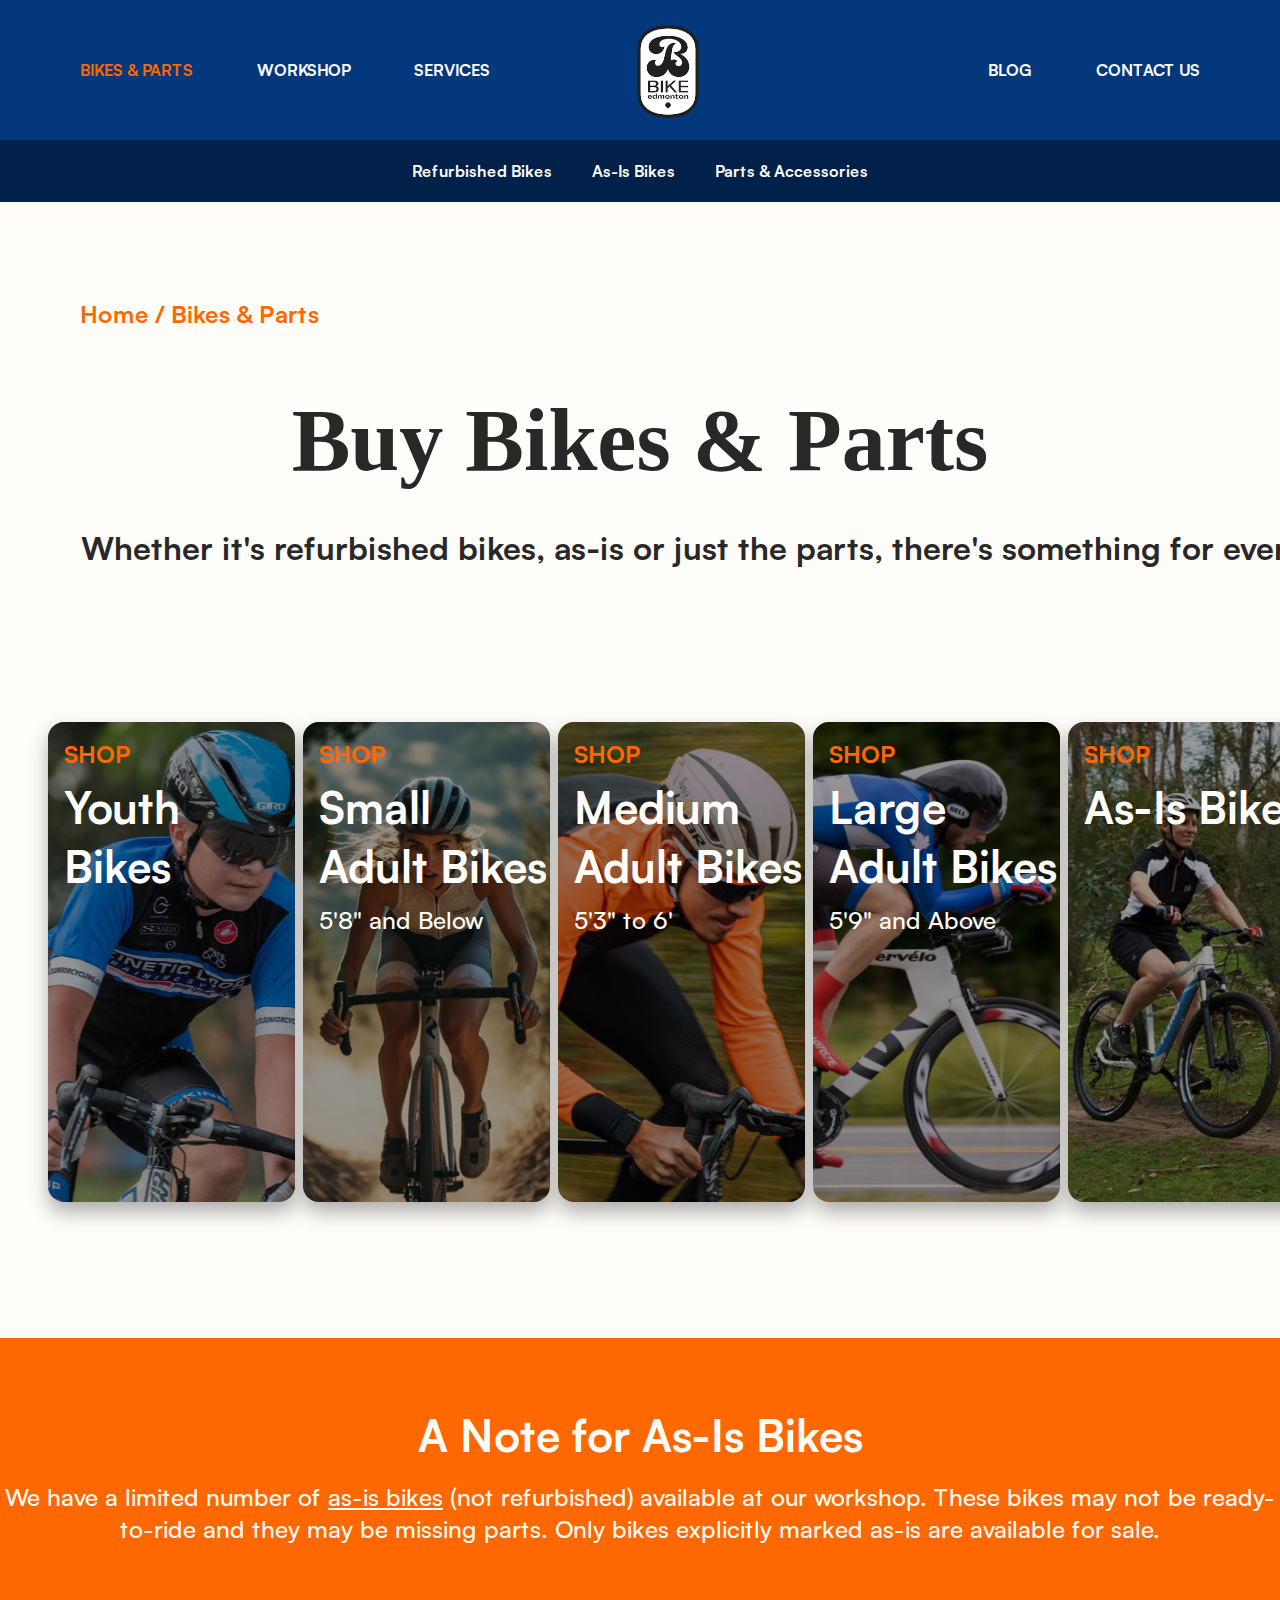
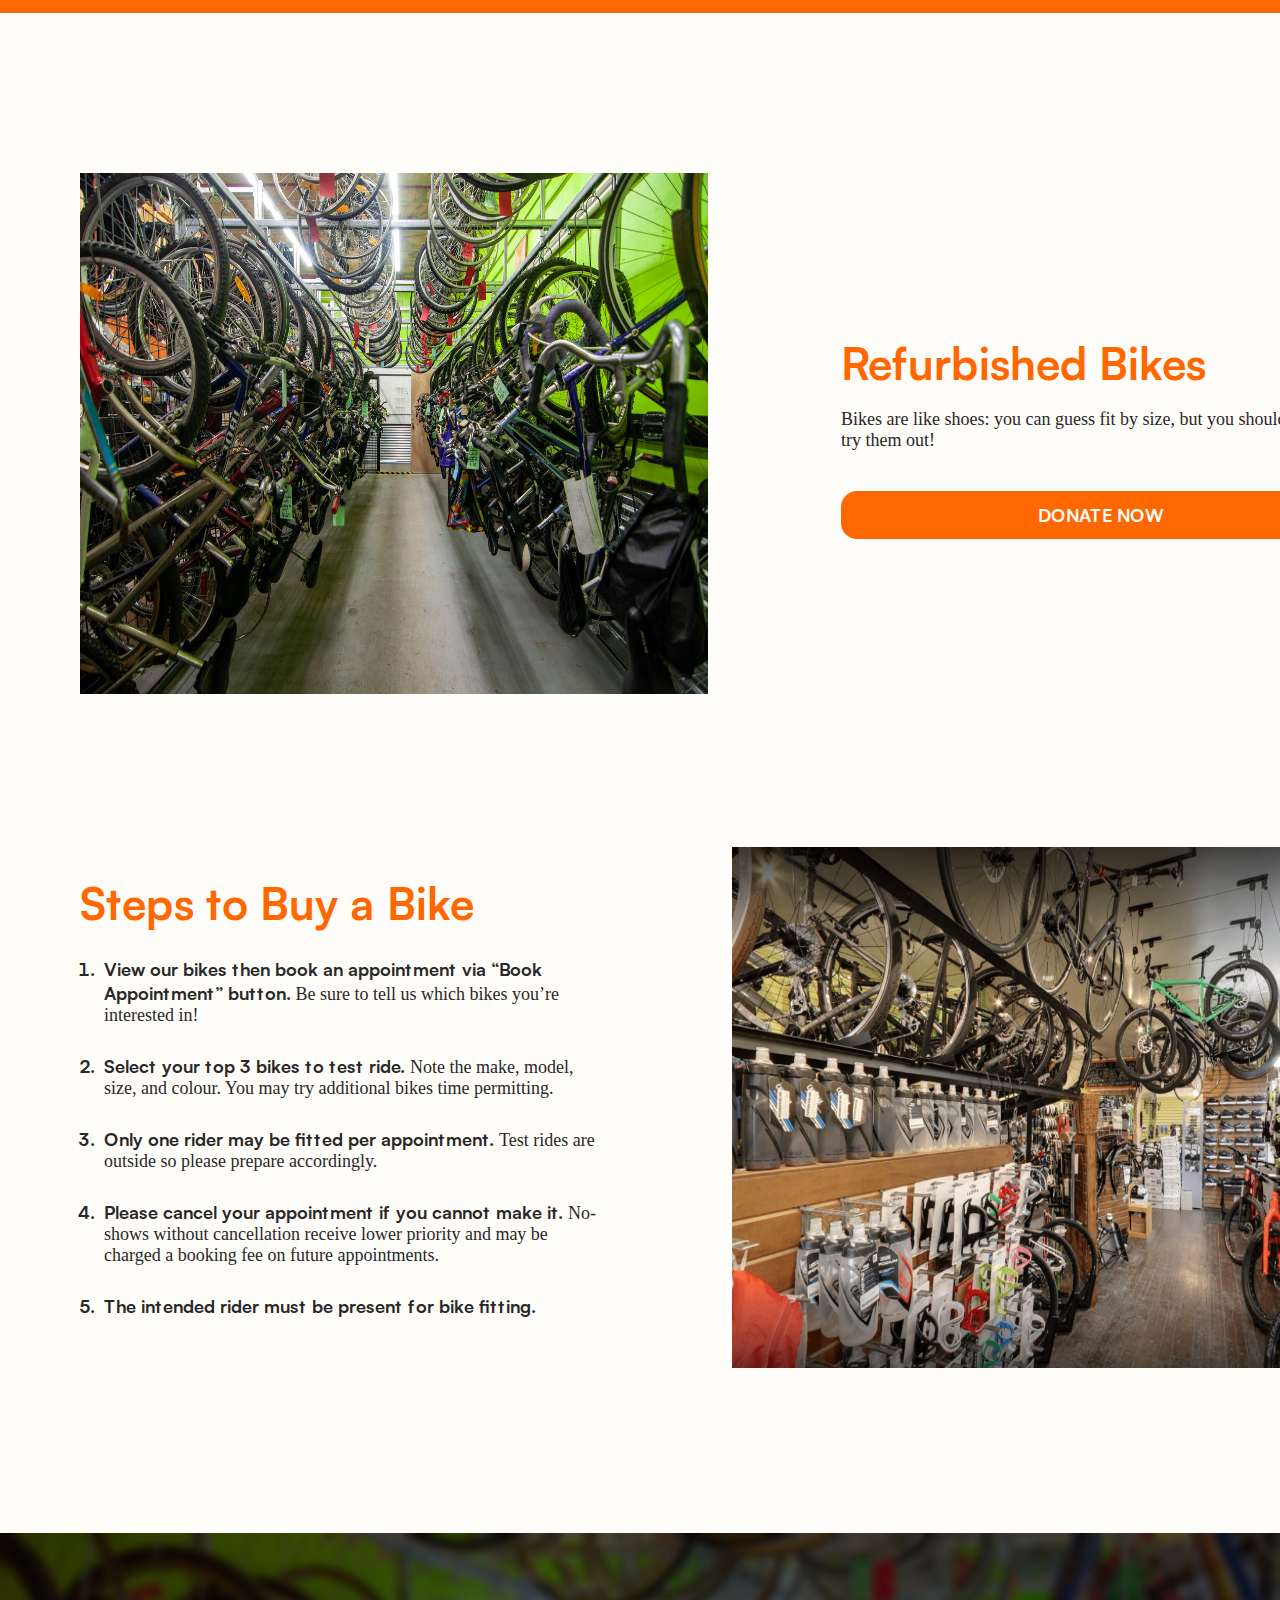
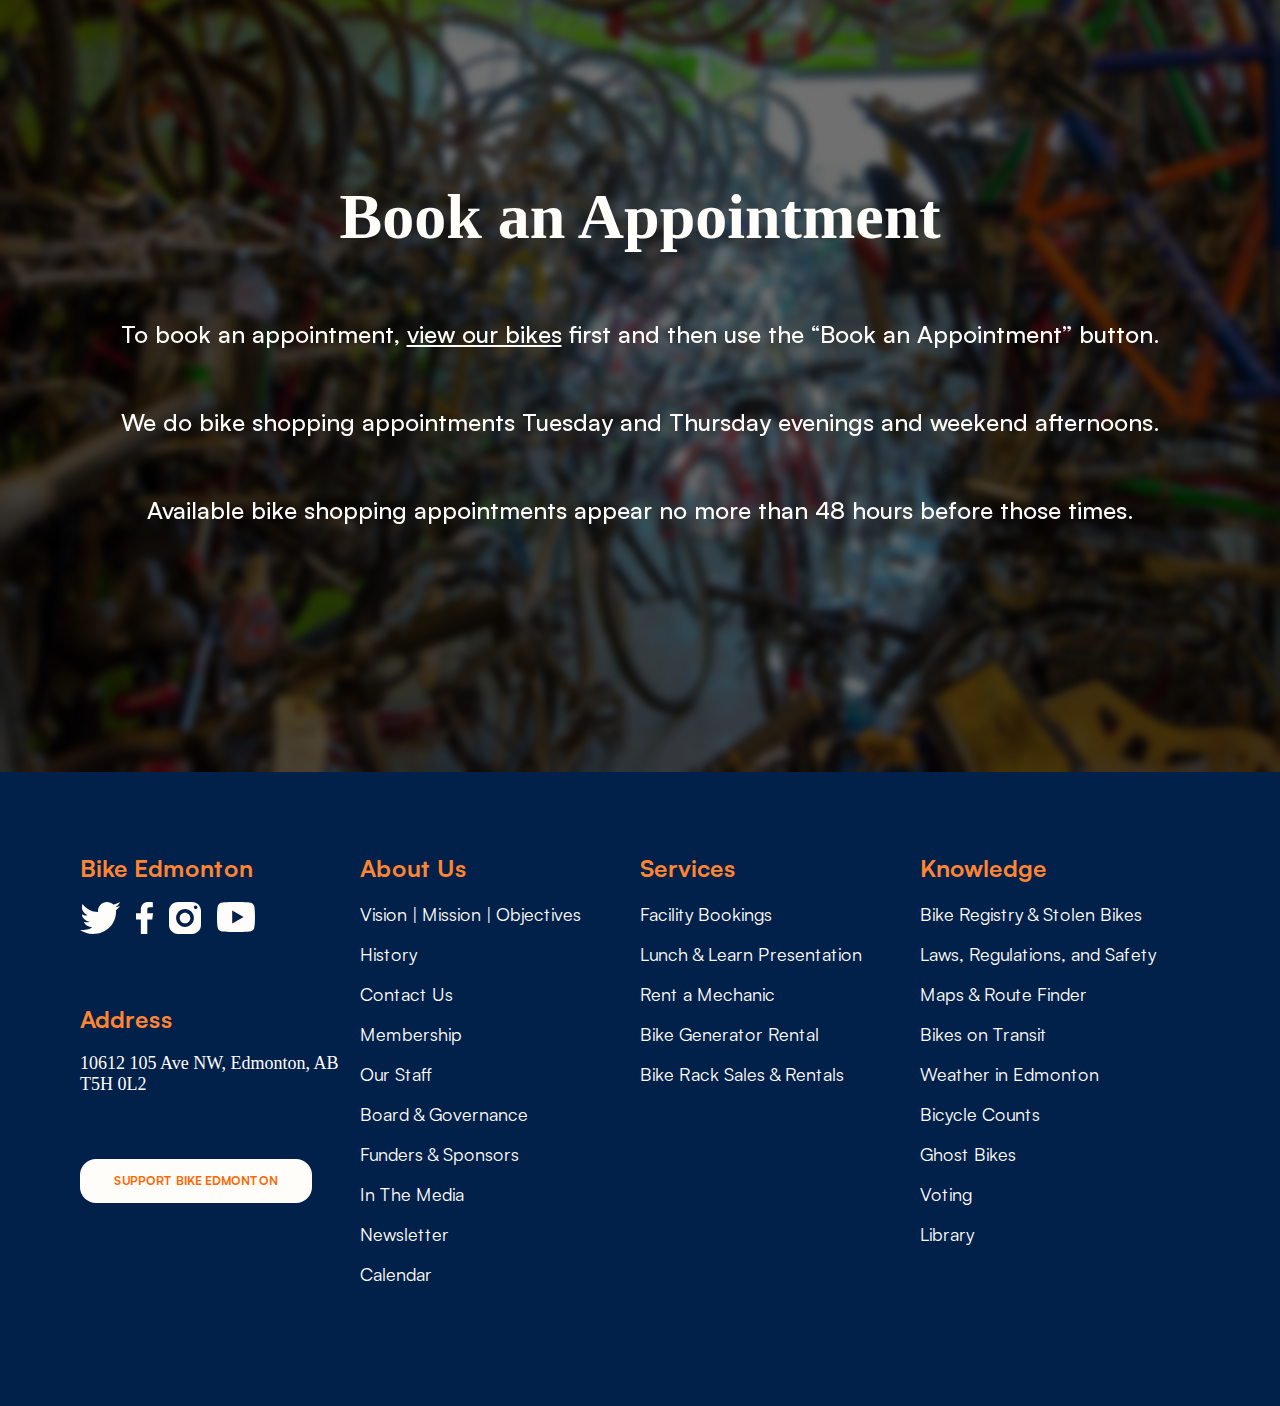
==== commit d32a68d6: "Completed Bikes & Parts mobile page" ====
--- a/bikes&parts.html
+++ b/bikes&parts.html
@@ -79,9 +79,9 @@
             <em id="page-subtitle">Whether it's refurbished bikes, as-is or just the parts, there's something for everyone</em>
         </div>
         <!-- Mobile Version -->
-        <div class="hidden-on-desktop text-align-left">
+        <div id="page-title-subtitle" class="hidden-on-desktop text-align-center">
             <h1 id="page-title">Buy Bikes & Parts</h1>
-            <em id="page-subtitle">Whether it's refurbished bikes, as-is or just the parts, there's something for everyone</em>
+            <b id="page-subtitle">Whether it's refurbished bikes, as-is or just the parts, there's something for everyone</b>
         </div>
     </section>
     <!-- Bike Shop Pages -->
@@ -133,21 +133,85 @@
             </div>
         </div>
         <!-- Mobile Version -->
-
+        <div class="hidden-on-desktop ">
+            <div id="shop-card-row1" class="flex-row gap-16">
+                <!-- Row 1 -->
+                <div id="shop-card-01" class="flex-1">
+                    <div class="overlay-black">
+                        <a href="#" id="shop-card-01-info" class="text-decor-none flex-col justify-content-center gap-8">
+                            <b class="img-cap all-caps color-text-secondary">Shop</b>
+                            <h2 id="h2alt" class="color-text-accent-01">Youth Bikes</h2>
+                        </a>
+                    </div>
+                </div>
+                <div id="shop-card-02" class="flex-1">
+                    <div class="overlay-black">
+                        <a href="#" id="shop-card-02-info" class="text-decor-none flex-col justify-content-center gap-8">
+                            <b class="img-cap all-caps color-text-secondary">Shop</b>
+                            <h2 id="h2alt" class="color-text-accent-01">Small Adult Bikes</h2>
+                            <p class="color-text-accent-01">5'8" and Below</p>
+                        </a>
+                    </div>
+                </div>
+            </div>
+            <div id="shop-card-row2" class="flex-row gap-16">
+                <div id="shop-card-03" class="flex-1">
+                    <div class="overlay-black">
+                        <a href="#" id="shop-card-03-info" class="text-decor-none flex-col justify-content-center gap-8">
+                            <b class="img-cap all-caps color-text-secondary">Shop</b>
+                            <h2 id="h2alt" class="color-text-accent-01">Medium Adult Bikes</h2>
+                            <p class="color-text-accent-01">5'3" to 6'</p>
+                        </a>
+                    </div>
+                </div>
+                <div id="shop-card-04" class="flex-1">
+                    <div class="overlay-black"> 
+                        <a href="#" id="shop-card-04-info" class="text-decor-none flex-col justify-content-center gap-8">
+                            <b class="img-cap all-caps color-text-secondary">Shop</b>
+                            <h2 id="h2alt" class="color-text-accent-01">Large Adult Bikes</h2>
+                            <p class="color-text-accent-01">5'9" and Above</p>
+                        </a>
+                    </div>
+                </div>
+            </div>
+            <div id="shop-card-row3" class="flex-row gap-16">
+                <div id="shop-card-05" class="flex-1">
+                    <div class="overlay-black">
+                        <a href="#" id="shop-card-05-info" class="text-decor-none flex-col justify-content-center gap-8">
+                            <b class="img-cap all-caps color-text-secondary">Shop</b>
+                            <h2 id="h2alt" class="color-text-accent-01">As-Is Bikes</h2>
+                        </a>
+                    </div>
+                </div>
+            </div>
+        </div>
     </section>
     <!-- A note for As-Is Bikes -->
     <section>
         <!-- Desktop Version -->
-        <div id="as-is" class="hidden-on-mobile padding-default color-bg-secondary color-text-accent-01">
-            <div id="as-is-info" class=" flex-col gap-16 align-center">
-                <h2 id="as-is-h2" class="h2alt">A Note for As-Is Bikes</h2>
-                <p id="as-is-p1" class="margin-zero body-lg">
-                    We have a limited number of <u>as-is bikes</u> (not refurbished) available at our workshop. 
-                    These bikes may not be ready-to-ride and they may be missing parts. Only bikes explicitly marked as-is are available for sale.
-                </p>
-            </div>
-        </div>
-        <!-- Mobile Version -->
+        <div class="hidden-on-mobile">
+            <div id="as-is" class="padding-default color-bg-secondary color-text-accent-01">
+                <div id="as-is-info" class=" flex-col gap-16 align-center">
+                    <h2 id="as-is-h2" class="h2alt">A Note for As-Is Bikes</h2>
+                    <p id="as-is-p1" class="margin-zero body-lg">
+                        We have a limited number of <u>as-is bikes</u> (not refurbished) available at our workshop. 
+                        These bikes may not be ready-to-ride and they may be missing parts. Only bikes explicitly marked as-is are available for sale.
+                    </p>
+                </div>
+            </div>
+        </div>
+        <!-- Mobile Version -->
+        <div class="hidden-on-desktop"> 
+            <div id="as-is" class="padding-default color-bg-secondary color-text-accent-01">
+                <div id="as-is-info" class=" flex-col gap-40 text-align-left">
+                    <h2 id="as-is-h2" class="h2alt">A Note for As-Is Bikes</h2>
+                    <b id="as-is-b1" class="margin-zero">
+                        We have a limited number of <u>as-is bikes</u> (not refurbished) available at our workshop. 
+                        These bikes may not be ready-to-ride and they may be missing parts. Only bikes explicitly marked as-is are available for sale.
+                    </b>
+                </div>
+            </div>
+        </div>
     </section>
     <!-- Refurbished Bikes & Steps to Buy a Bike -->
     <section>
@@ -192,6 +256,43 @@
             </div>
         </div>
         <!-- Mobile Version -->
+        <div id="refurb-and-steps" class="hidden-on-desktop flex-col gap-64 padding-default">
+            <!-- Refurbished Bikes -->
+            <div id="refurb-bikes" class="flex-1 flex-col">
+                <a href="#">
+                    <img src="images/DSC_2869+-+filled+bike+hanger.jpg" alt="Refurbished Bikes" id="refurb-img">
+                </a>
+                <div id="refurb-info">
+                    <h2 class="color-text-secondary">Refurbished Bikes</h2>
+                    <p>Bikes are like shoes: you can guess fit by size, but you should always try them out!</p>
+                    <button id="btn-donate-now" class="btn-filled all-caps"><b>Donate Now</b></button>
+                </div>
+            </div>
+            <!-- Steps to Buy a Bike -->
+            <div id="steps-to-buy-bikes" class="flex-1 flex-col">
+                <a href="#"><img src="images/image.jpg" alt="Refurbished Bikes" id="steps-to-buy-img"></a>
+                <div id="steps-to-buy-info">
+                    <h2 class="color-text-secondary text-decor-none">Steps to Buy a Bike</h2>
+                    <ol>
+                        <li>
+                            <p><b>View our bikes then book an appointment via “Book Appointment” button.</b> Be sure to tell us which bikes you’re interested in!</p>
+                        </li>
+                        <li>
+                            <p><b>Select your top 3 bikes to test ride. </b>Note the make, model, size, and colour. You may try additional bikes time permitting.</p>
+                        </li>
+                        <li>
+                            <p><b>Only one rider may be fitted per appointment. </b>Test rides are outside so please prepare accordingly.</p>
+                        </li>
+                        <li>
+                            <p><b>Please cancel your appointment if you cannot make it. </b>No-shows without cancellation receive lower priority and may be charged a booking fee on future appointments.</p>
+                        </li>
+                        <li>
+                            <p><b>The intended rider must be present for bike fitting.</b></p>
+                        </li>
+                    </ol>
+                </div>
+            </div>
+        </div>
 
     </section>
     <!-- Book an Appointment -->
@@ -208,7 +309,16 @@
             </div>
         </div>
         <!-- Mobile Version -->
-         
+        <div id="book-appointment" class="hidden-on-desktop">
+            <div class="blur-filter">
+                <div id="book-appointment-info" class="padding-default text-align-left color-text-accent-01">
+                    <h2>Book an Appointment</h2>
+                    <p id="book-appointment-p1">To book an appointment, <a href="#" class="text-decor-none"><u>view our bikes</u></a> first and then use the “Book an Appointment” button.</p>
+                    <p id="book-appointment-p2">We do bike shopping appointments Tuesday and Thursday evenings and weekend afternoons.</p>
+                    <p id="book-appointment-p3">Available bike shopping appointments appear no more than 48 hours before those times.</p>
+                </div>
+            </div>
+        </div>
     </section>
     <!-- Footer -->
     <!-- Desktop Version -->    
--- a/styles/bikes&parts.css
+++ b/styles/bikes&parts.css
@@ -98,7 +98,7 @@
 }
 
 button.btn-filled {
-    width: 224px;
+    width: 100%;
     height: 48px;
     padding: 16px 20px;
     margin-top: 44px;
@@ -219,6 +219,8 @@
 
 /* Smartphone */
 @media screen and (max-width: 480px) {
+    html { width: 393px; }
+    
     /* Font Size */
     h1 { font: 40px/normal "Satoshi-Bold", "Open Sans", Helvetica, sans-serif; }
     h2 { font: 28px/normal "Satoshi-Bold", "Open Sans", Helvetica, sans-serif; }
@@ -231,7 +233,7 @@
     /* button a b { font-size: 20px; line-height: normal; } */
     /* em { font: 32px/normal "Satoshi-Bold", "Open Sans", Helvetica, sans-serif; } */
     /* .img-cap { font: 24px/normal "Satoshi-Bold", "Open Sans", Helvetica, sans-serif; } */
-    /* b { font: 18px/normal "Satoshi-Bold", "Open Sans", Helvetica, sans-serif; } */
+    b { font: 16px/normal "Satoshi-Bold", "Open Sans", Helvetica, sans-serif; }
 
     /* hides content on mobile verison */
     .hidden-on-mobile { display: none; }
@@ -256,6 +258,161 @@
     #page-nav {
         padding-top: 16px;
         padding-bottom: 16px;
+    }
+
+    /* Page Title & Subtitle */
+
+    #page-title-subtitle {
+        margin-top: 72px;
+        margin-bottom: 104px;
+    }
+
+    #page-subtitle {
+        display: inline-block;
+        width: 345px;
+        padding-top: 24px;
+    }
+
+    /* Bike Shop Pages */
+    
+    #shop-card-row1, #shop-card-row2, #shop-card-row3 {
+        height: 297px;
+        padding: 0 24px;
+        margin-bottom: 16px;
+        /* width: 1347px;
+        margin: 0 auto 136px; */
+    }
+
+    #shop-card-01, #shop-card-02, #shop-card-03, #shop-card-04, #shop-card-05 { 
+        border-radius: 16px;
+        box-shadow: 0px 10px 20px rgba(0,0,0,0.32);
+    }
+    
+    #shop-card-01 { 
+        background: url(../images/image\ 9.jpg) center / cover no-repeat;
+    }
+    
+    #shop-card-02 {
+        background-image: url(../images/image\ 11.jpg);
+        background-position: top 40% left 55%;
+        background-size: 137% auto;
+        background-repeat: no-repeat;
+    }
+    
+    #shop-card-03 {
+        background-image: url(../images/image\ 10.jpg);
+        background-position: bottom 20% left 44%;
+        background-size: 400% auto;
+        background-repeat: no-repeat;
+    }
+    
+    #shop-card-04 {
+        background-image: url(../images/image\ 12.jpg);
+        background-position: top 70% left 60%;
+        background-size: cover;
+        background-repeat: no-repeat;
+    }
+    
+    #shop-card-05 {
+        background-image: url(../images/image\ 13.jpg);
+        background-position: top 70% left 50%;
+        background-size: 180% auto;
+        background-repeat: no-repeat;
+    }
+
+    .overlay-black {
+        background-color: rgba(0, 0, 0, 0.40);
+        width: 100%;
+        height: 100%;
+        border-radius: inherit;
+    }
+    
+    #shop-card-01-info, #shop-card-02-info, #shop-card-03-info, #shop-card-04-info, #shop-card-05-info {
+        height: 100%;
+        width: 100%;
+        display: flex;
+        justify-content: flex-start;
+    }
+
+    #shop-card-01-info h2, #shop-card-01-info p, #shop-card-01-info b,
+    #shop-card-02-info h2, #shop-card-02-info p, #shop-card-02-info b,
+    #shop-card-03-info h2, #shop-card-03-info p, #shop-card-03-info b,
+    #shop-card-04-info h2, #shop-card-04-info p, #shop-card-04-info b,
+    #shop-card-05-info h2, #shop-card-05-info p, #shop-card-05-info b {
+        width: 137px;
+        text-align: left;
+        margin-left: 16px;
+        margin-right: auto; 
+    }
+
+    .img-cap { padding-top: 16px; }
+
+    /* Note for As-Is Bikes */
+
+    #as-is { 
+        margin: 88px 0;
+        padding-top: 104px;
+        padding-bottom: 104px;
+        display: flex;
+        flex-direction: column;
+    }
+
+    /* Refurbished Bikes & Steps to Buy a Bike */
+
+    #refurb-and-steps {
+        /* padding: 160px 80px; */
+        width: 345px;
+        margin: 88px 0;
+    }
+
+    #refurb-bikes, #steps-to-buy-bikes {
+        width: 100%;
+    }
+
+    #refurb-img, #steps-to-buy-img {
+        width: 100%;
+        height: 100%;
+    }
+
+    #refurb-info, #steps-to-buy-info {
+        padding-top: 40px;
+    }
+
+    #refurb-info p {
+        margin: 16px 0 40px;
+    }
+
+    #btn-donate-now {
+        margin-top: 40px;
+    }
+
+    /* Book an Appointment */
+
+    #book-appointment {
+        background: url(../images/IMG_6988.jpg) center / cover no-repeat;
+        height: 560px;
+    }
+
+    .blur-filter {
+        background-color: rgba(0, 0, 0, 0.56);
+        width: 100%;
+        height: 100%;
+        backdrop-filter: blur(4px);
+    }
+
+    #book-appointment-p1 {
+        margin: 32px 0;
+    }
+
+    #book-appointment-p2, #book-appointment-p3 {
+        margin: 32px 0;
+    }
+    
+    #book-appointment-info {
+        position: relative;
+        top: 50%;
+        left: 50%;
+        transform: translate(-50%, -50%);
     }
 
     /* Footer */
